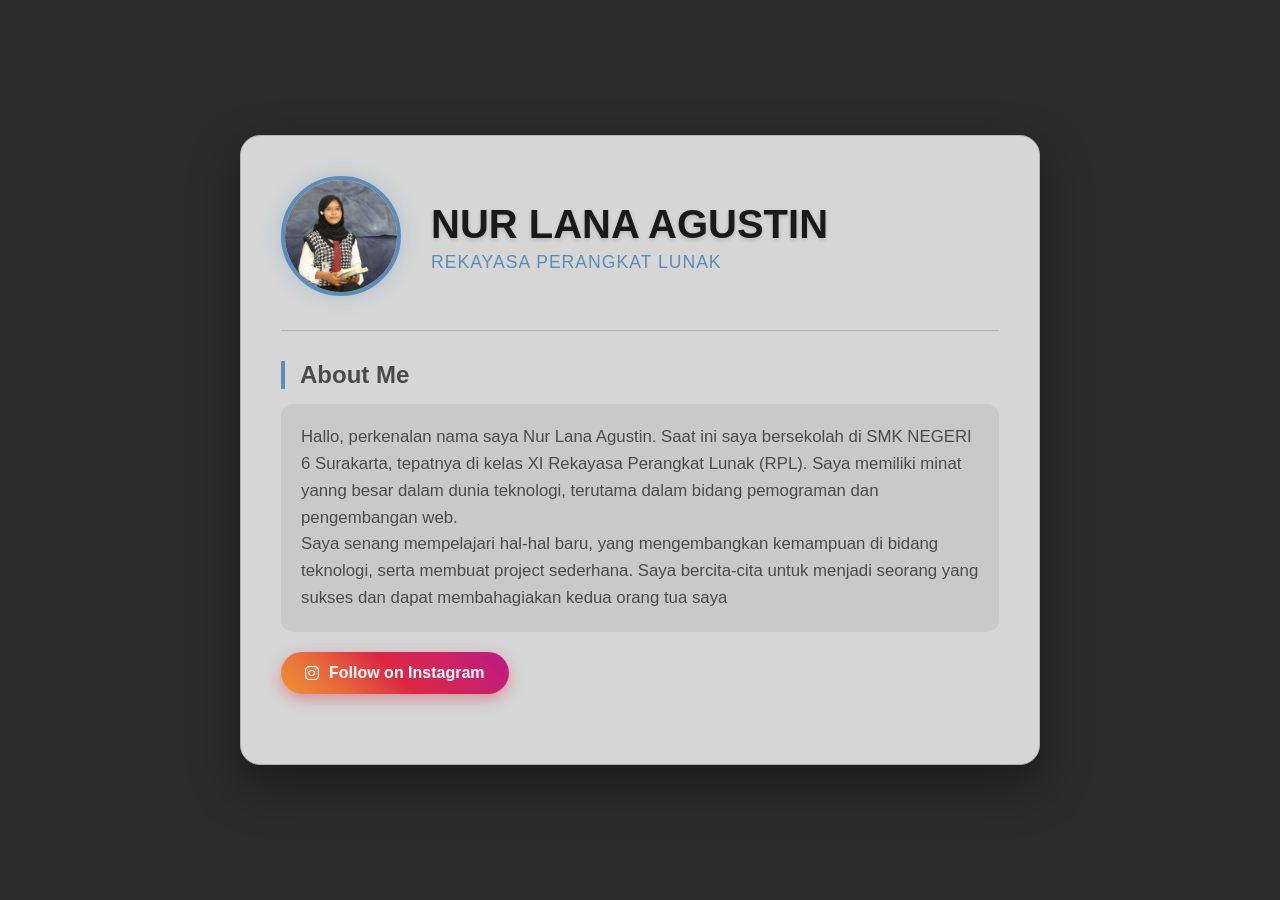
==== index.html @ 47060600 "Update profile" ====
<!DOCTYPE html>
<html lang="id">

<head>
    <meta charset="UTF-8">
    <meta name="viewport" content="width=device-width, initial-scale=1.0">
    <title>Portofolio Saya</title>
    <!-- AOS Animation Library -->
    <link href="https://unpkg.com/aos@2.3.1/dist/aos.css" rel="stylesheet">
    <!-- Font Awesome for Icons -->
    <link rel="stylesheet" href="https://cdnjs.cloudflare.com/ajax/libs/font-awesome/6.4.0/css/all.min.css">
    <!-- Custom Style -->
    <link rel="stylesheet" href="style.css">
</head>

<body>

    <div class="container">
        <!-- Header Section: Photo & Name -->
        <header class="profile-header" data-aos="fade-down" data-aos-duration="1000">
            <div class="profile-photo-container">
                <!-- Placeholder Image - User to replace src -->
                <img src="foto.jpg" alt="foto" class="profile-photo">
            </div>
            <div class="profile-name-container">
                <h1 class="profile-name">NUR LANA AGUSTIN</h1>
                <span class="profile-role">Rekayasa Perangkat Lunak</span>
            </div>
        </header>

        <!-- Details Section: Class & Description -->
        <main class="profile-details" data-aos="fade-up" data-aos-duration="1200" data-aos-delay="200">
            <h2 class="class-title">About Me</h2>

            <div class="description-box">
                <p>
                    Hallo, perkenalan nama saya Nur Lana Agustin. Saat ini saya
                    bersekolah di SMK NEGERI 6 Surakarta, tepatnya di kelas XI Rekayasa Perangkat Lunak (RPL).
                    Saya memiliki minat yanng besar dalam dunia teknologi, terutama dalam bidang pemograman dan pengembangan web.
                </p>
                <p>
                    Saya senang mempelajari hal-hal baru, yang mengembangkan kemampuan di bidang teknologi, serta membuat
                    project sederhana. Saya bercita-cita untuk menjadi seorang yang sukses dan dapat membahagiakan kedua orang tua saya
                </p>
            </div>

            <!-- Footer Section: Instagram Button -->
            <div class="social-footer" style="margin-top: 20px;">
                <a href="https://www.instagram.com/nurlnaaa_/" target="_blank" class="instagram-btn">
                    <i class="fab fa-instagram"></i> Follow on Instagram
                </a>
            </div>
        </main>


    </div>

    <!-- AOS Script -->
    <script src="https://unpkg.com/aos@2.3.1/dist/aos.js"></script>
    <script>
        AOS.init();
    </script>
</body>

</html>
---- style.css ----
/* Global Styles */
:root {
    --bg-color: #2c2c2c;
    --card-bg: #d6d6d6;
    --text-primary: #1a1a1a;
    --text-secondary: #4a4a4a;
    --accent-color: #5b8db8;
    --accent-hover: #3a6a96;
    --gradient-bg: linear-gradient(135deg, #2c2c2c 0%, #1a1a1a 100%);
}

* {
    margin: 0;
    padding: 0;
    box-sizing: border-box;
    font-family: 'Segoe UI', Tahoma, Geneva, Verdana, sans-serif;
}

body {
    background: var(--bg-color);
    color: var(--text-primary);
    min-height: 100vh;
    display: flex;
    justify-content: center;
    align-items: center;
    overflow-x: hidden;
}

/* Main Container */
.container {
    background: var(--card-bg);
    width: 90%;
    max-width: 800px;
    border-radius: 20px;
    padding: 40px;
    box-shadow: 0 20px 50px rgba(0, 0, 0, 0.4);
    border: 1px solid #b0b0b0;
    position: relative;
    overflow: hidden;
}

/* Header Section: Photo & Name */
.profile-header {
    display: flex;
    align-items: center;
    gap: 30px;
    margin-bottom: 30px;
    padding-bottom: 30px;
    border-bottom: 1px solid #b0b0b0;
}

.profile-photo-container {
    flex-shrink: 0;
    position: relative;
}

.profile-photo {
    width: 120px;
    height: 120px;
    border-radius: 50%;
    object-fit: cover;
    border: 4px solid var(--accent-color);
    box-shadow: 0 0 20px rgba(91, 141, 184, 0.3);
    transition: transform 0.3s ease;
}

.profile-photo:hover {
    transform: scale(1.05);
}

.profile-name-container {
    display: flex;
    flex-direction: column;
}

.profile-name {
    font-size: 2.5rem;
    font-weight: 700;
    color: var(--text-primary);
    margin-bottom: 5px;
    text-shadow: 0 2px 4px rgba(0, 0, 0, 0.15);
}

.profile-role {
    font-size: 1.1rem;
    color: var(--accent-color);
    font-weight: 500;
    letter-spacing: 1px;
    text-transform: uppercase;
}

/* Details Section */
.profile-details {
    margin-bottom: 30px;
}

.class-title {
    font-size: 1.5rem;
    color: var(--text-secondary);
    margin-bottom: 15px;
    border-left: 4px solid var(--accent-color);
    padding-left: 15px;
}

.description-box {
    background: rgba(0, 0, 0, 0.06);
    padding: 20px;
    border-radius: 12px;
    line-height: 1.6;
    color: var(--text-secondary);
    font-size: 1.05rem;
}

/* Footer Section */
.social-footer {
    display: flex;
    justify-content: flex-start;
}

.instagram-btn {
    display: inline-flex;
    align-items: center;
    gap: 10px;
    background: linear-gradient(45deg, #f09433 0%, #e6683c 25%, #dc2743 50%, #cc2366 75%, #bc1888 100%);
    color: white;
    padding: 12px 24px;
    border-radius: 50px;
    text-decoration: none;
    font-weight: 600;
    font-size: 1rem;
    transition: all 0.3s ease;
    box-shadow: 0 5px 15px rgba(220, 39, 67, 0.4);
}

.instagram-btn:hover {
    transform: translateY(-3px);
    box-shadow: 0 8px 20px rgba(220, 39, 67, 0.6);
}

/* Responsive Design */
@media (max-width: 600px) {
    .profile-header {
        flex-direction: column;
        text-align: center;
        gap: 15px;
    }

    .profile-name-container {
        align-items: center;
    }

    .profile-name {
        font-size: 2rem;
    }

    .social-footer {
        justify-content: center;
    }
}
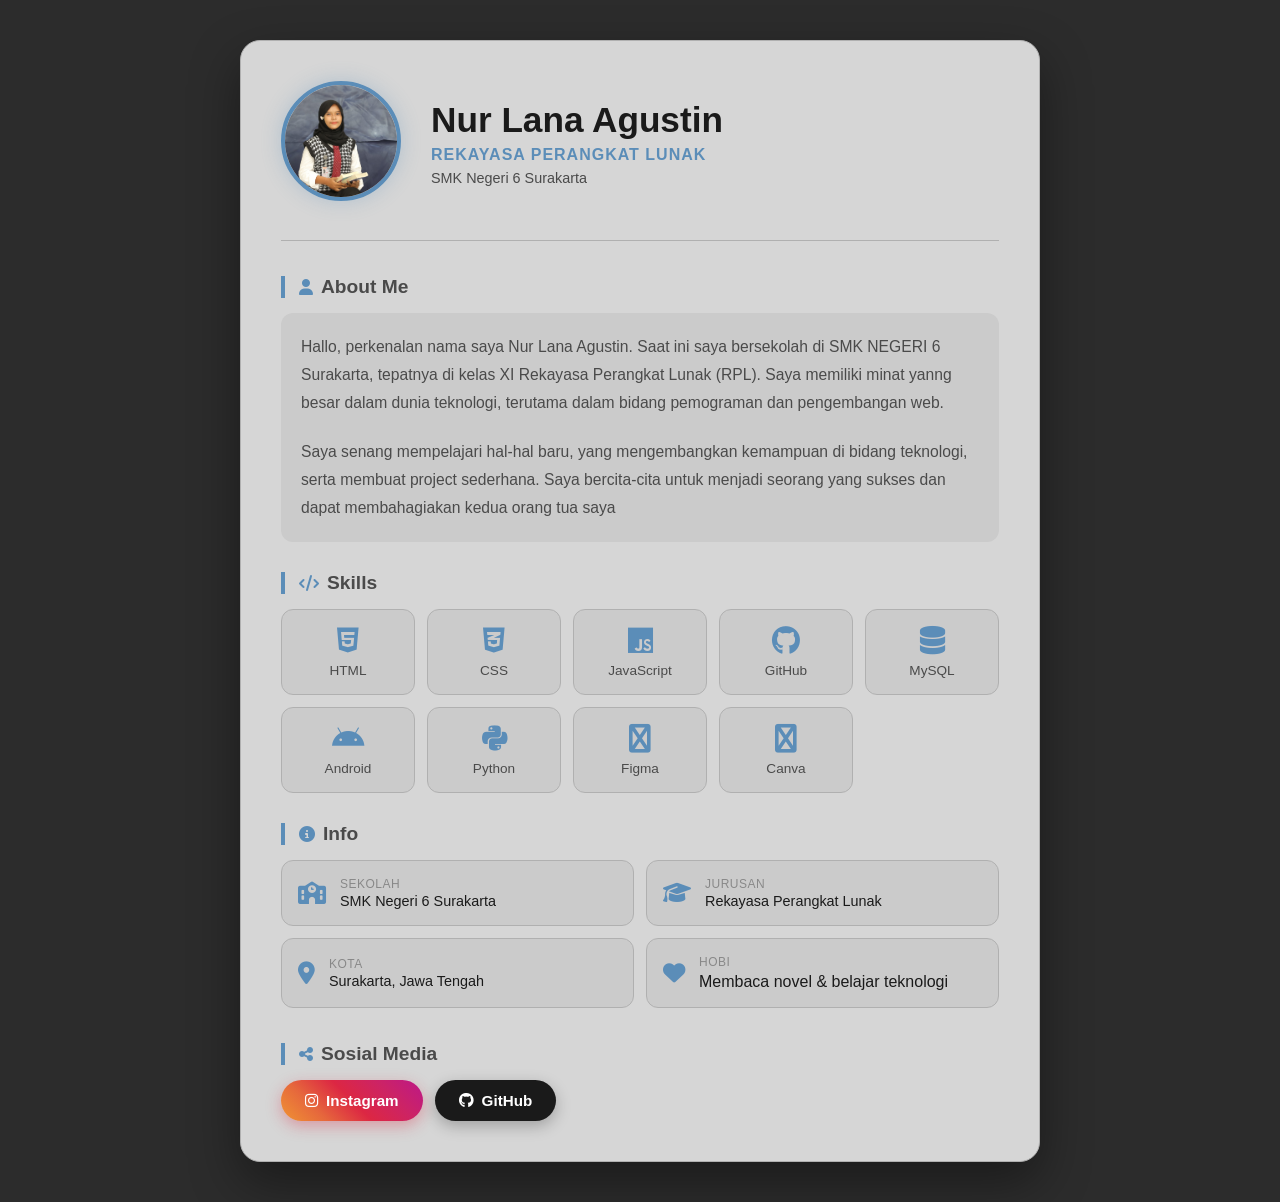
==== commit 48d434c6: "update" ====
--- a/index.html
+++ b/index.html
@@ -4,37 +4,33 @@
 <head>
     <meta charset="UTF-8">
     <meta name="viewport" content="width=device-width, initial-scale=1.0">
-    <title>Portofolio Saya</title>
-    <!-- AOS Animation Library -->
+    <title>Profil - Nur Lana Agustin</title>
     <link href="https://unpkg.com/aos@2.3.1/dist/aos.css" rel="stylesheet">
-    <!-- Font Awesome for Icons -->
     <link rel="stylesheet" href="https://cdnjs.cloudflare.com/ajax/libs/font-awesome/6.4.0/css/all.min.css">
-    <!-- Custom Style -->
     <link rel="stylesheet" href="style.css">
 </head>
 
 <body>
 
     <div class="container">
-        <!-- Header Section: Photo & Name -->
+
+        <!-- Header -->
         <header class="profile-header" data-aos="fade-down" data-aos-duration="1000">
             <div class="profile-photo-container">
-                <!-- Placeholder Image - User to replace src -->
-                <img src="foto.jpg" alt="foto" class="profile-photo">
+                <img src="foto.jpg" alt="Foto Nur Lana Agustin" class="profile-photo">
             </div>
             <div class="profile-name-container">
-                <h1 class="profile-name">NUR LANA AGUSTIN</h1>
+                <h1 class="profile-name">Nur Lana Agustin</h1>
                 <span class="profile-role">Rekayasa Perangkat Lunak</span>
+                <span class="profile-school">SMK Negeri 6 Surakarta</span>
             </div>
         </header>
 
-        <!-- Details Section: Class & Description -->
-        <main class="profile-details" data-aos="fade-up" data-aos-duration="1200" data-aos-delay="200">
-            <h2 class="class-title">About Me</h2>
-
+        <!-- About Me -->
+        <section class="profile-details" data-aos="fade-up" data-aos-duration="1000" data-aos-delay="100">
+            <h2 class="section-title"><i class="fas fa-user"></i> About Me</h2>
             <div class="description-box">
-                <p>
-                    Hallo, perkenalan nama saya Nur Lana Agustin. Saat ini saya
+                Hallo, perkenalan nama saya Nur Lana Agustin. Saat ini saya
                     bersekolah di SMK NEGERI 6 Surakarta, tepatnya di kelas XI Rekayasa Perangkat Lunak (RPL).
                     Saya memiliki minat yanng besar dalam dunia teknologi, terutama dalam bidang pemograman dan pengembangan web.
                 </p>
@@ -43,22 +39,104 @@
                     project sederhana. Saya bercita-cita untuk menjadi seorang yang sukses dan dapat membahagiakan kedua orang tua saya
                 </p>
             </div>
+        </section>
 
-            <!-- Footer Section: Instagram Button -->
-            <div class="social-footer" style="margin-top: 20px;">
+        <!-- Skills -->
+        <section class="skills-section" data-aos="fade-up" data-aos-duration="1000" data-aos-delay="200">
+            <h2 class="section-title"><i class="fas fa-code"></i> Skills</h2>
+            <div class="skills-grid">
+                <div class="skill-card">
+                    <i class="fab fa-html5"></i>
+                    <span>HTML</span>
+                </div>
+                <div class="skill-card">
+                    <i class="fab fa-css3-alt"></i>
+                    <span>CSS</span>
+                </div>
+                <div class="skill-card">
+                    <i class="fab fa-js"></i>
+                    <span>JavaScript</span>
+                </div>
+                <div class="skill-card">
+                    <i class="fab fa-github"></i>
+                    <span>GitHub</span>
+                </div>
+                <div class="skill-card">
+                    <i class="fas fa-database"></i>
+                    <span>MySQL</span>
+                </div>
+                <div class="skill-card">
+                    <i class="fab fa-android"></i>
+                    <span>Android</span>
+                </div>
+                <div class="skill-card">
+                    <i class="fab fa-python"></i>
+                    <span>Python</span>
+                </div>
+                <div class="skill-card">
+                    <i class="fas fa-figma"></i>
+                    <span>Figma</span>
+                </div>
+                <div class="skill-card">
+                    <i class="fab fa-palette"></i>
+                    <span>Canva</span>
+                </div>
+            </div>
+        </section>
+
+        <!-- Info Cards -->
+        <section class="info-section" data-aos="fade-up" data-aos-duration="1000" data-aos-delay="300">
+            <h2 class="section-title"><i class="fas fa-info-circle"></i> Info</h2>
+            <div class="info-grid">
+                <div class="info-card">
+                    <i class="fas fa-school"></i>
+                    <div>
+                        <span class="info-label">Sekolah</span>
+                        <span class="info-value">SMK Negeri 6 Surakarta</span>
+                    </div>
+                </div>
+                <div class="info-card">
+                    <i class="fas fa-graduation-cap"></i>
+                    <div>
+                        <span class="info-label">Jurusan</span>
+                        <span class="info-value">Rekayasa Perangkat Lunak</span>
+                    </div>
+                </div>
+                <div class="info-card">
+                    <i class="fas fa-map-marker-alt"></i>
+                    <div>
+                        <span class="info-label">Kota</span>
+                        <span class="info-value">Surakarta, Jawa Tengah</span>
+                    </div>
+                </div>
+                <div class="info-card">
+                    <i class="fas fa-heart"></i>
+                    <div>
+                        <span class="info-label">Hobi</span>
+                        <span class="info-value"></span>Membaca novel & belajar teknologi</span>
+                    </div>
+                </div>
+            </div>
+        </section>
+
+        <!-- Social -->
+        <section class="social-footer" data-aos="fade-up" data-aos-duration="1000" data-aos-delay="400">
+            <h2 class="section-title"><i class="fas fa-share-alt"></i> Sosial Media</h2>
+            <div class="social-buttons">
                 <a href="https://www.instagram.com/nurlnaaa_/" target="_blank" class="instagram-btn">
-                    <i class="fab fa-instagram"></i> Follow on Instagram
+                    <i class="fab fa-instagram"></i> Instagram
+                </a>
+                <a href="https://github.com/nurlanaaaaa3" target="_blank" class="github-btn">
+                    <i class="fab fa-github"></i> GitHub
                 </a>
             </div>
-        </main>
-
+        </section>
 
     </div>
 
-    <!-- AOS Script -->
     <script src="https://unpkg.com/aos@2.3.1/dist/aos.js"></script>
     <script>
-        AOS.init();
+        AOS.init({ once: true });
     </script>
 </body>
 
--- a/style.css
+++ b/style.css
@@ -1,4 +1,3 @@
-/* Global Styles */
 :root {
     --bg-color: #2c2c2c;
     --card-bg: #d6d6d6;
@@ -6,7 +5,7 @@
     --text-secondary: #4a4a4a;
     --accent-color: #5b8db8;
     --accent-hover: #3a6a96;
-    --gradient-bg: linear-gradient(135deg, #2c2c2c 0%, #1a1a1a 100%);
+    --border-color: #b0b0b0;
 }
 
 * {
@@ -22,36 +21,30 @@
     min-height: 100vh;
     display: flex;
     justify-content: center;
-    align-items: center;
+    align-items: flex-start;
+    padding: 40px 20px;
     overflow-x: hidden;
 }
 
-/* Main Container */
+/* Container */
 .container {
     background: var(--card-bg);
-    width: 90%;
+    width: 100%;
     max-width: 800px;
     border-radius: 20px;
     padding: 40px;
     box-shadow: 0 20px 50px rgba(0, 0, 0, 0.4);
-    border: 1px solid #b0b0b0;
-    position: relative;
-    overflow: hidden;
-}
-
-/* Header Section: Photo & Name */
+    border: 1px solid var(--border-color);
+}
+
+/* Header */
 .profile-header {
     display: flex;
     align-items: center;
     gap: 30px;
-    margin-bottom: 30px;
-    padding-bottom: 30px;
-    border-bottom: 1px solid #b0b0b0;
-}
-
-.profile-photo-container {
-    flex-shrink: 0;
-    position: relative;
+    margin-bottom: 35px;
+    padding-bottom: 35px;
+    border-bottom: 1px solid var(--border-color);
 }
 
 .profile-photo {
@@ -62,6 +55,7 @@
     border: 4px solid var(--accent-color);
     box-shadow: 0 0 20px rgba(91, 141, 184, 0.3);
     transition: transform 0.3s ease;
+    flex-shrink: 0;
 }
 
 .profile-photo:hover {
@@ -71,74 +65,212 @@
 .profile-name-container {
     display: flex;
     flex-direction: column;
+    gap: 6px;
 }
 
 .profile-name {
-    font-size: 2.5rem;
+    font-size: 2.2rem;
     font-weight: 700;
     color: var(--text-primary);
-    margin-bottom: 5px;
-    text-shadow: 0 2px 4px rgba(0, 0, 0, 0.15);
 }
 
 .profile-role {
-    font-size: 1.1rem;
-    color: var(--accent-color);
-    font-weight: 500;
+    font-size: 1rem;
+    color: var(--accent-color);
+    font-weight: 600;
+    text-transform: uppercase;
     letter-spacing: 1px;
-    text-transform: uppercase;
-}
-
-/* Details Section */
+}
+
+.profile-school {
+    font-size: 0.9rem;
+    color: var(--text-secondary);
+}
+
+/* Section Title */
+.section-title {
+    font-size: 1.2rem;
+    font-weight: 600;
+    color: var(--text-secondary);
+    margin-bottom: 15px;
+    padding-left: 14px;
+    border-left: 4px solid var(--accent-color);
+    display: flex;
+    align-items: center;
+    gap: 8px;
+}
+
+.section-title i {
+    color: var(--accent-color);
+    font-size: 1rem;
+}
+
+/* About */
 .profile-details {
     margin-bottom: 30px;
 }
 
-.class-title {
-    font-size: 1.5rem;
-    color: var(--text-secondary);
-    margin-bottom: 15px;
-    border-left: 4px solid var(--accent-color);
-    padding-left: 15px;
-}
-
 .description-box {
-    background: rgba(0, 0, 0, 0.06);
+    background: rgba(0, 0, 0, 0.05);
     padding: 20px;
     border-radius: 12px;
-    line-height: 1.6;
-    color: var(--text-secondary);
-    font-size: 1.05rem;
-}
-
-/* Footer Section */
+    color: var(--text-secondary);
+    font-size: 0.98rem;
+    line-height: 1.8;
+    display: flex;
+    flex-direction: column;
+    gap: 10px;
+}
+
+.description-box strong {
+    color: var(--text-primary);
+}
+
+/* Skills */
+.skills-section {
+    margin-bottom: 30px;
+}
+
+.skills-grid {
+    display: grid;
+    grid-template-columns: repeat(auto-fill, minmax(110px, 1fr));
+    gap: 12px;
+}
+
+.skill-card {
+    background: rgba(0, 0, 0, 0.05);
+    border: 1px solid var(--border-color);
+    border-radius: 12px;
+    padding: 16px 10px;
+    display: flex;
+    flex-direction: column;
+    align-items: center;
+    gap: 8px;
+    font-size: 0.85rem;
+    color: var(--text-secondary);
+    font-weight: 500;
+    transition: all 0.3s ease;
+}
+
+.skill-card i {
+    font-size: 1.8rem;
+    color: var(--accent-color);
+}
+
+.skill-card:hover {
+    background: var(--accent-color);
+    color: white;
+    border-color: var(--accent-color);
+    transform: translateY(-3px);
+}
+
+.skill-card:hover i {
+    color: white;
+}
+
+/* Info */
+.info-section {
+    margin-bottom: 30px;
+}
+
+.info-grid {
+    display: grid;
+    grid-template-columns: 1fr 1fr;
+    gap: 12px;
+}
+
+.info-card {
+    background: rgba(0, 0, 0, 0.05);
+    border: 1px solid var(--border-color);
+    border-radius: 12px;
+    padding: 16px;
+    display: flex;
+    align-items: center;
+    gap: 14px;
+}
+
+.info-card i {
+    font-size: 1.4rem;
+    color: var(--accent-color);
+    flex-shrink: 0;
+}
+
+.info-card div {
+    display: flex;
+    flex-direction: column;
+    gap: 2px;
+}
+
+.info-label {
+    font-size: 0.75rem;
+    color: #888;
+    text-transform: uppercase;
+    letter-spacing: 0.5px;
+}
+
+.info-value {
+    font-size: 0.9rem;
+    color: var(--text-primary);
+    font-weight: 500;
+}
+
+/* Social */
 .social-footer {
-    display: flex;
-    justify-content: flex-start;
-}
-
-.instagram-btn {
+    padding-top: 5px;
+}
+
+.social-buttons {
+    display: flex;
+    gap: 12px;
+    flex-wrap: wrap;
+}
+
+.instagram-btn,
+.github-btn {
     display: inline-flex;
     align-items: center;
-    gap: 10px;
-    background: linear-gradient(45deg, #f09433 0%, #e6683c 25%, #dc2743 50%, #cc2366 75%, #bc1888 100%);
-    color: white;
+    gap: 8px;
     padding: 12px 24px;
     border-radius: 50px;
     text-decoration: none;
     font-weight: 600;
-    font-size: 1rem;
+    font-size: 0.95rem;
     transition: all 0.3s ease;
-    box-shadow: 0 5px 15px rgba(220, 39, 67, 0.4);
+}
+
+.instagram-btn {
+    background: linear-gradient(45deg, #f09433, #e6683c, #dc2743, #cc2366, #bc1888);
+    color: white;
+    box-shadow: 0 5px 15px rgba(220, 39, 67, 0.35);
 }
 
 .instagram-btn:hover {
     transform: translateY(-3px);
-    box-shadow: 0 8px 20px rgba(220, 39, 67, 0.6);
-}
-
-/* Responsive Design */
+    box-shadow: 0 8px 20px rgba(220, 39, 67, 0.55);
+}
+
+.github-btn {
+    background: #1a1a1a;
+    color: white;
+    box-shadow: 0 5px 15px rgba(0, 0, 0, 0.25);
+}
+
+.github-btn:hover {
+    transform: translateY(-3px);
+    background: #333;
+    box-shadow: 0 8px 20px rgba(0, 0, 0, 0.4);
+}
+
+/* Responsive */
 @media (max-width: 600px) {
+    body {
+        padding: 20px 15px;
+    }
+
+    .container {
+        padding: 25px 20px;
+    }
+
     .profile-header {
         flex-direction: column;
         text-align: center;
@@ -150,10 +282,14 @@
     }
 
     .profile-name {
-        font-size: 2rem;
-    }
-
-    .social-footer {
+        font-size: 1.8rem;
+    }
+
+    .info-grid {
+        grid-template-columns: 1fr;
+    }
+
+    .social-buttons {
         justify-content: center;
     }
 }
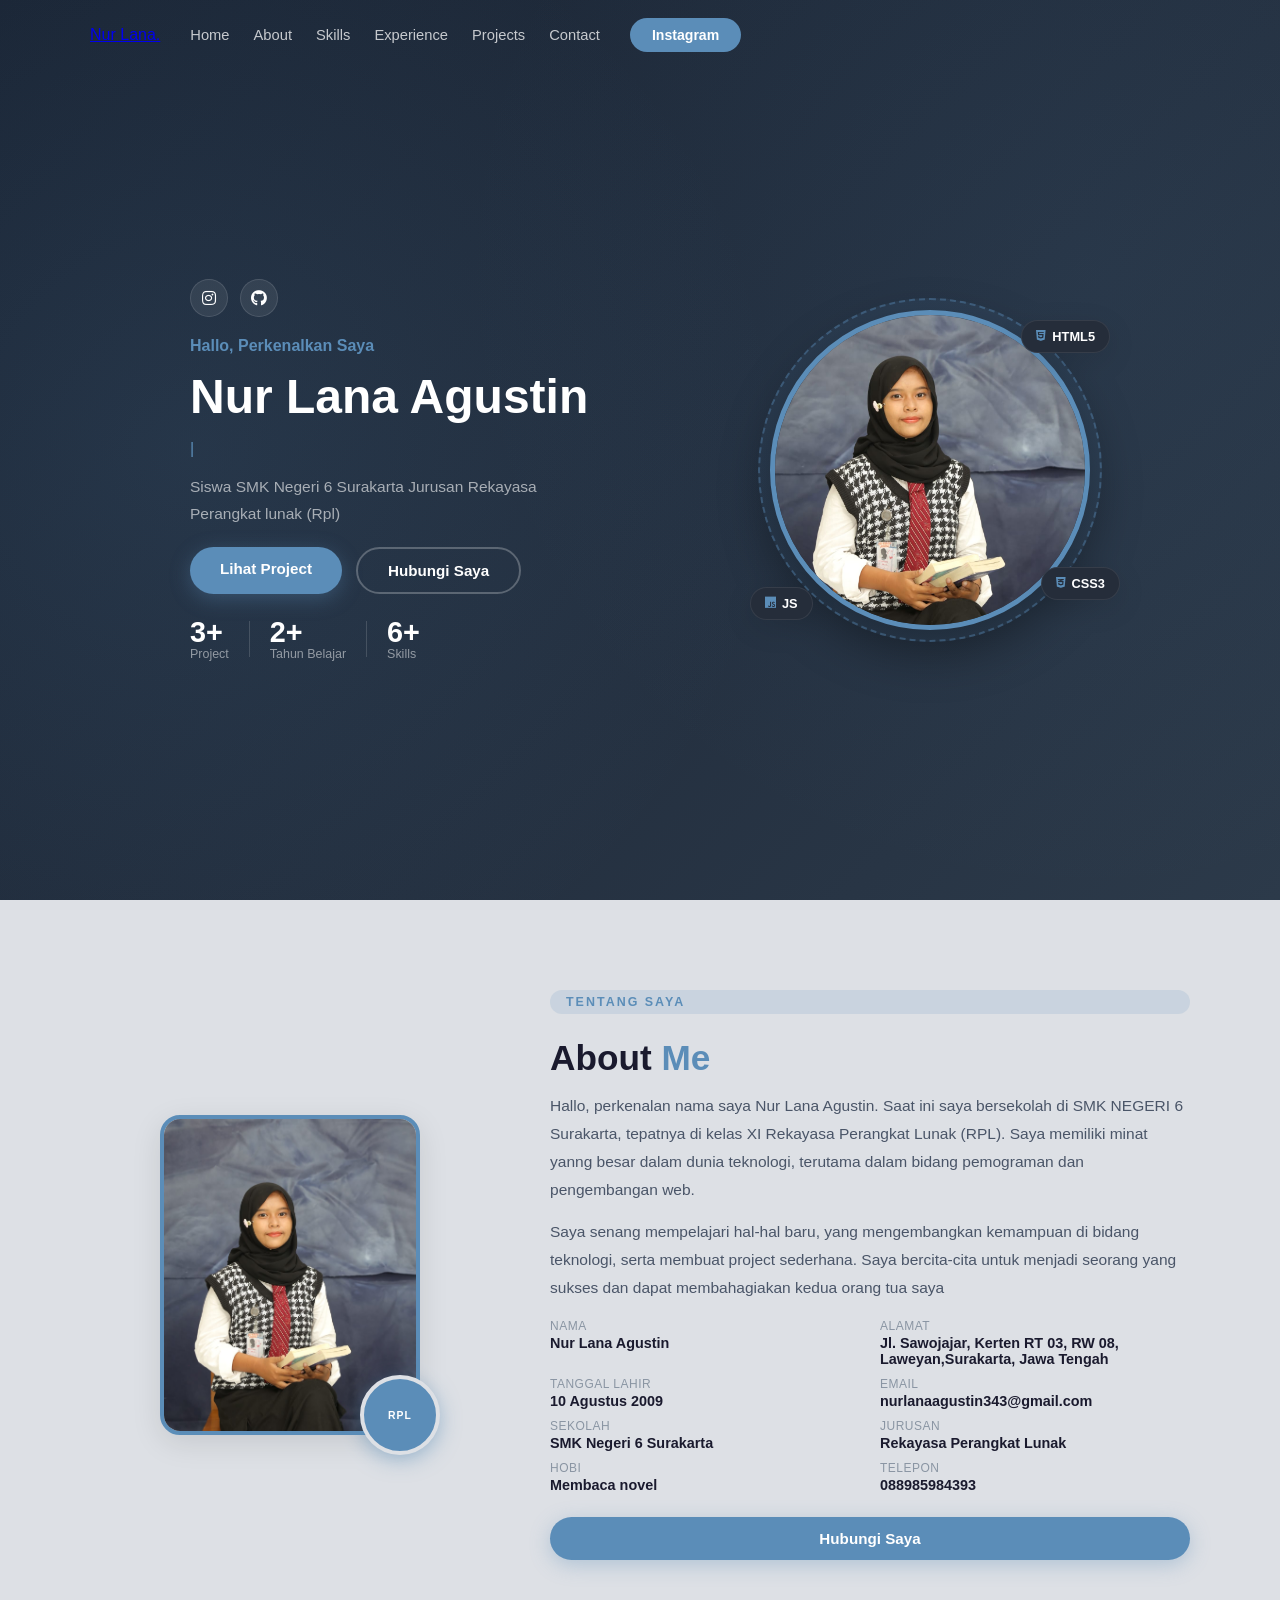
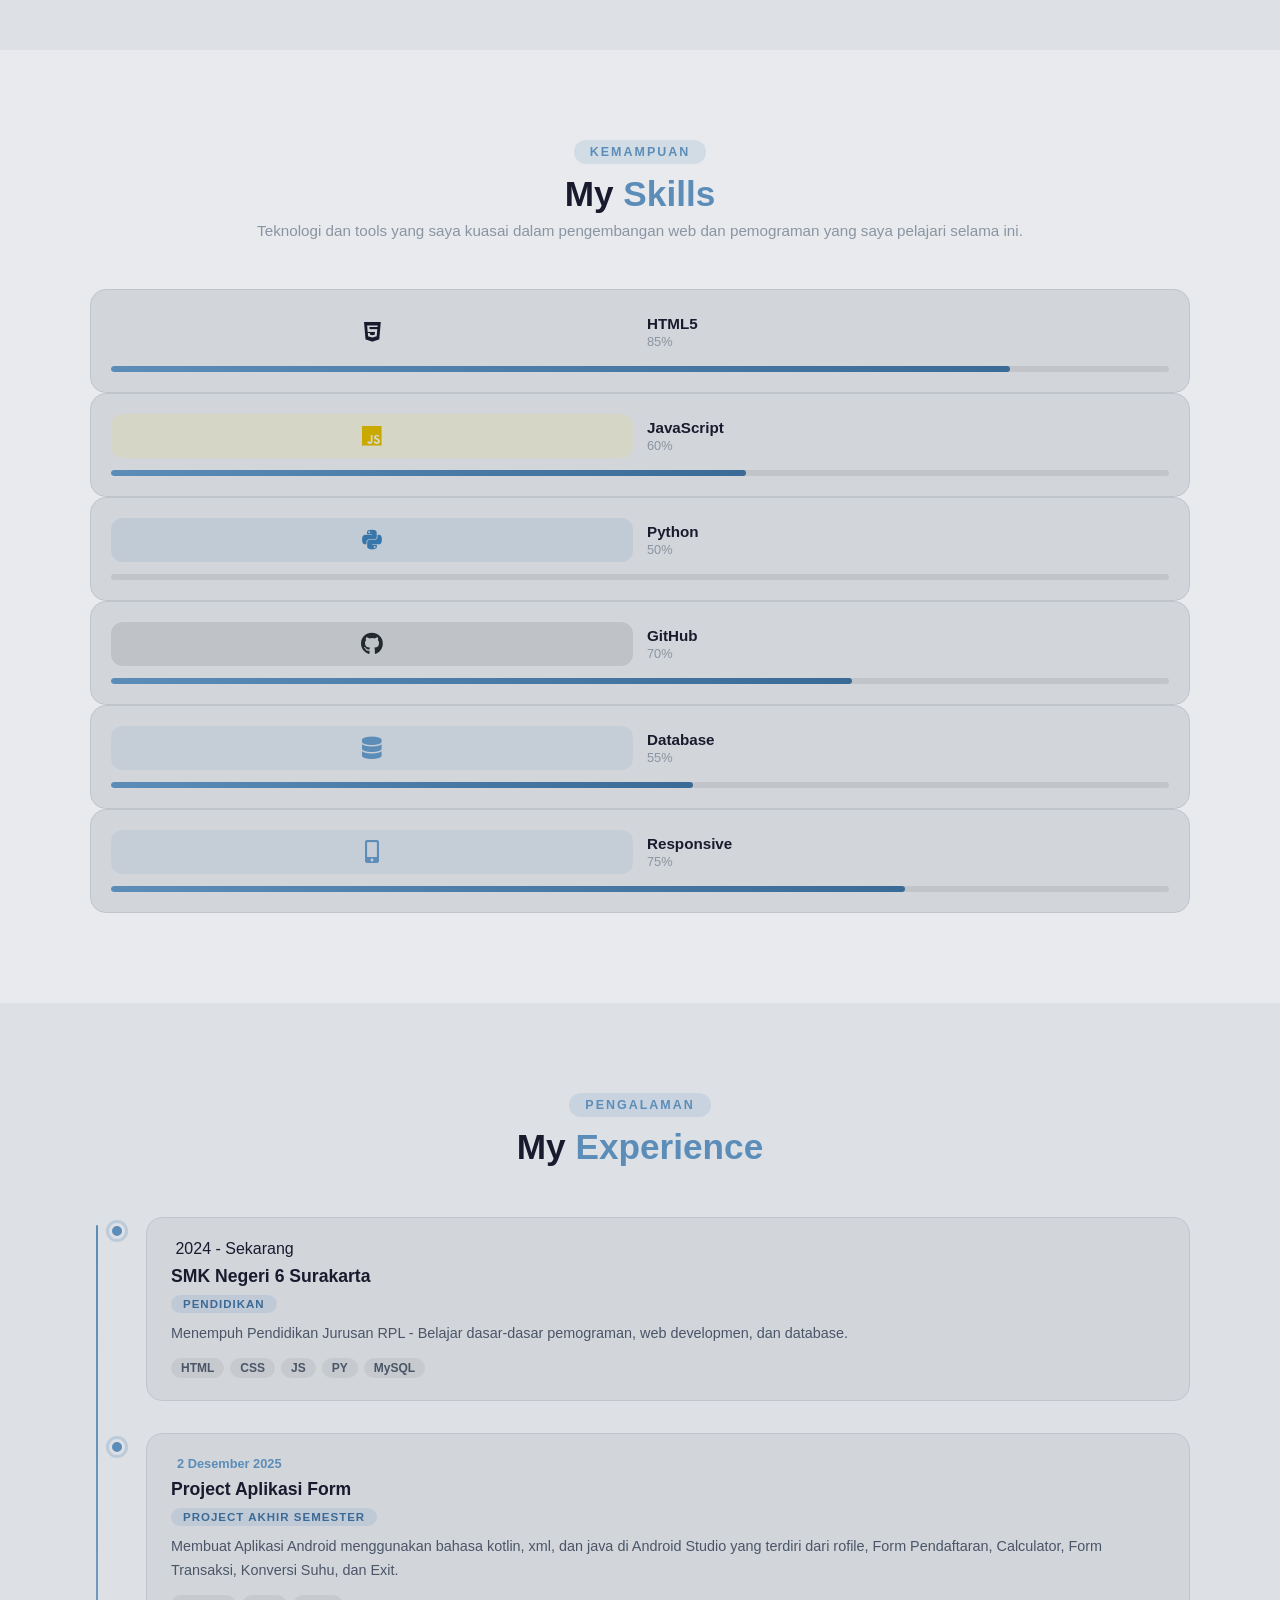
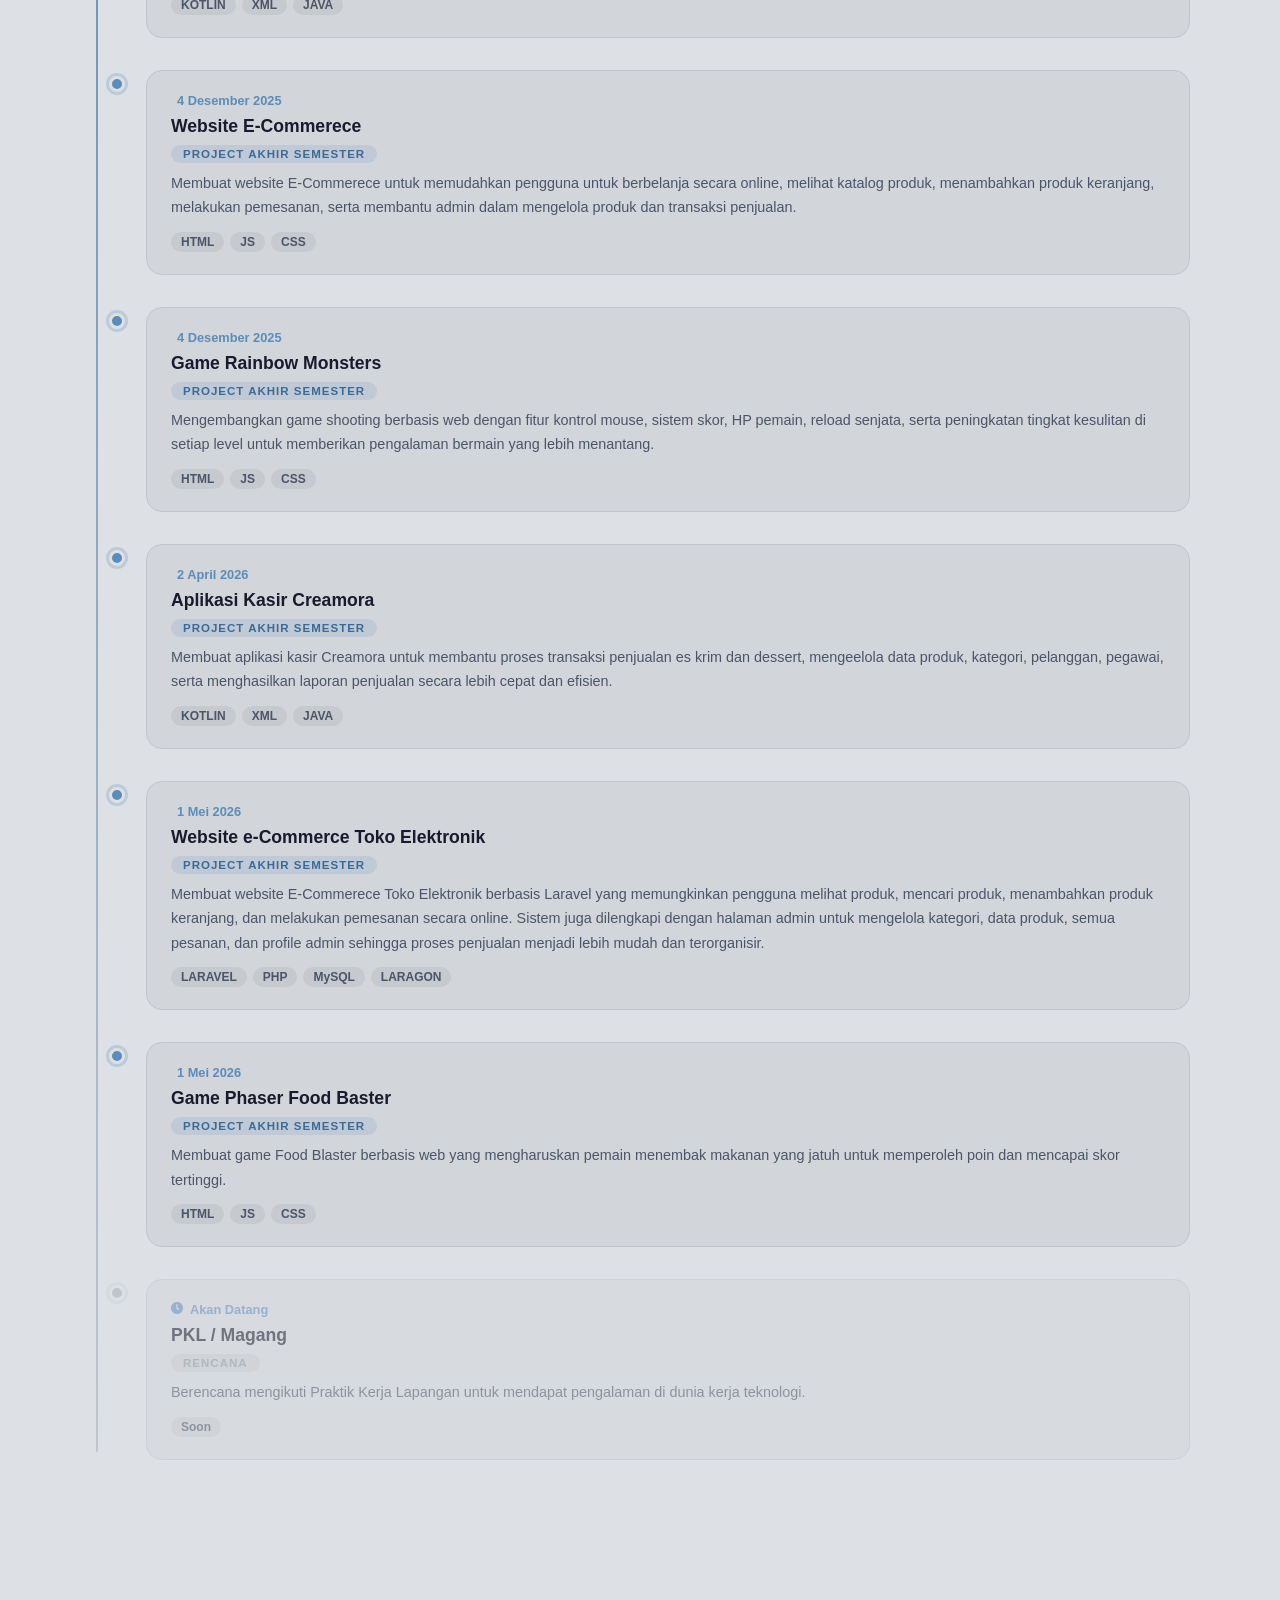
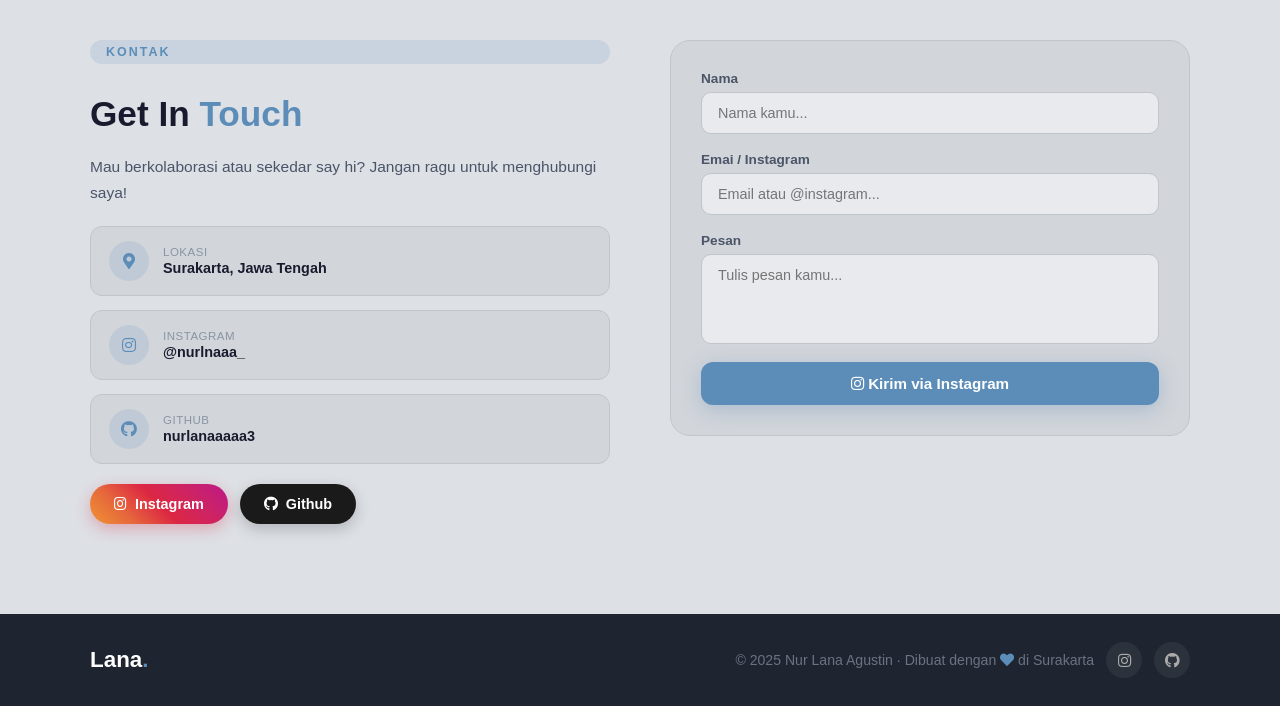
==== commit f8734722: "Initial commit" ====
--- a/index.html
+++ b/index.html
@@ -1,143 +1,430 @@
-<!DOCTYPE html>
-<html lang="id">
-
-<head>
-    <meta charset="UTF-8">
-    <meta name="viewport" content="width=device-width, initial-scale=1.0">
-    <title>Profil - Nur Lana Agustin</title>
-    <link href="https://unpkg.com/aos@2.3.1/dist/aos.css" rel="stylesheet">
-    <link rel="stylesheet" href="https://cdnjs.cloudflare.com/ajax/libs/font-awesome/6.4.0/css/all.min.css">
-    <link rel="stylesheet" href="style.css">
-</head>
-
-<body>
-
-    <div class="container">
-
-        <!-- Header -->
-        <header class="profile-header" data-aos="fade-down" data-aos-duration="1000">
-            <div class="profile-photo-container">
-                <img src="foto.jpg" alt="Foto Nur Lana Agustin" class="profile-photo">
-            </div>
-            <div class="profile-name-container">
-                <h1 class="profile-name">Nur Lana Agustin</h1>
-                <span class="profile-role">Rekayasa Perangkat Lunak</span>
-                <span class="profile-school">SMK Negeri 6 Surakarta</span>
-            </div>
-        </header>
-
-        <!-- About Me -->
-        <section class="profile-details" data-aos="fade-up" data-aos-duration="1000" data-aos-delay="100">
-            <h2 class="section-title"><i class="fas fa-user"></i> About Me</h2>
-            <div class="description-box">
-                Hallo, perkenalan nama saya Nur Lana Agustin. Saat ini saya
+<!DOCYTPE html>
+<html lang="en">
+    <head>
+        <meta charset="UTF-8">
+        <meta name="viewport" content="width=device-width, initial-scale=1.0">
+        <title>Portofolio</title>
+        <title>NUR LANA AGUSTIN</title>
+        <link href="https://unpkg.com/aos@2.3.1/dist/aos.css" rel="stylesheet">
+        <link rel="stylesheet" href="https://cdnjs.cloudflare.com/ajax/libs/font-awesome/5.15.4/css/all.min.css">
+        <link rel="stylesheet" href="style.css">
+    </head>
+    <body>
+
+        <nav class="navbar" id="navbar">
+            <div class="nav-inner">
+                <a href="#home" class="Logo">Nur Lana<span>.</span></a>
+                <ul class="nav-links">
+                    <li><a href="#home">Home</a></li>
+                    <li><a href="#about">About</a></li>
+                    <li><a href="#skills">Skills</a></li>
+                    <li><a href="#experience">Experience</a></li>
+                    <li><a href="#porto">Projects</a></li>
+                    <li><a href="#contact">Contact</a></li>
+                </ul>
+                <a href="https://www.instagram.com/nurlnaaa_/" target="_blank" class="nav-cta">Instagram</a>
+                <button class="nav-toggle" id="navToggle"><i class="fas fa-bars"></i></button>
+            </div>
+            <div class="nav-mobile" id="navMobile">
+                <a href="#home">Home</a>
+                <a href="#about">About</a>
+                <a href="#skills">Skills</a>
+                <a href="#experience">Experience</a>
+                <a href="#porto">Projects</a>
+                <a href="#contact">Contact</a>
+            </div>
+        </nav>
+
+        <section id="home" class="hero">
+            <div class="hero-left" data-aos="fade-right" data-aos-duration="1000">
+                <div class="hero-socials">
+                    <a href="https://www.instagram.com/nurlnaaa_/" target="_blank"><i class="fab fa-instagram"></i></a>
+                    <a href="https://github.com/nurlanaaaaa3" target="_blank"><i class="fab fa-github"></i></a>
+                </div>
+                <p class="hero-greeting">Hallo, Perkenalkan Saya</p>
+                <h1 class="hero-name">Nur Lana Agustin</h1>
+                <p class="hero=role"><span class=""typed-text" id=""typedText"></span><span class="cursor">|</span></p>
+                <p class="hero-desc">Siswa SMK Negeri 6 Surakarta
+                    Jurusan Rekayasa Perangkat lunak (Rpl)</p>
+                <div class="hero-btns">
+                    <a href="#porto" class="btn-main">Lihat Project</a>
+                    <a href="#contact" class="btn-outline">Hubungi Saya</a>
+                </div>
+                <div class="hero-stats">
+                    <div class="stat">
+                        <span class="stat-num">3+</span>
+                        <span class="stat-label">Project</span>
+                    </div>
+                    <div class="stat-divider"></div>
+                    <div class="stat">
+                        <span class="stat-num">2+</span>
+                        <span class="stat-label">Tahun Belajar</span>
+                    </div>
+                    <div class="stat-divider"></div>
+                    <div class="stat">
+                        <span class="stat-num">6+</span>
+                        <span class="stat-label">Skills</span>
+                    </div>
+                </div>
+            </div>
+            <div class="hero-right" data-aos="fade-left" data-aos-duration="1000">
+                <div class="hero-img-wrapper">
+                    <div class="hero-img-ring"></div>
+                    <img src="foto.jpg" alt="Nur Lana Agustin" class="hero-img">
+                    <div class="hero-badge badge-1"><i class="fab fa-html5"></i> HTML5</div>
+                    <div class="hero-badge badge-2"><i class="fab fa-css3-alt"></i> CSS3</div>
+                    <div class="hero-badge badge-3"><i class="fab fa-js"></i> JS</div>
+                </div>
+            </div>
+        </section>
+        
+        <section id="about" class="section about-section">
+            <div class="about-inner">
+                <div class="about-img-col" data-aos="fade-right" data-aos-duration="900">
+                    <div class="about-img-wrapper">
+                        <img src="foto.jpg" alt="About Me" class="about-img">
+                        <div class="about-exp-badge">
+                            <span class="about-exp-label">RPL</span>
+                        </div>
+                    </div>
+                </div>
+                <div class="about-text-col" data-aos="fade-left" data-aos-duration="900">
+                    <span class="section-tag">Tentang Saya</span>
+                    <h2 class="section-heading">About <span>Me</span></h2>
+                    <p>Hallo, perkenalan nama saya Nur Lana Agustin. Saat ini saya
                     bersekolah di SMK NEGERI 6 Surakarta, tepatnya di kelas XI Rekayasa Perangkat Lunak (RPL).
                     Saya memiliki minat yanng besar dalam dunia teknologi, terutama dalam bidang pemograman dan pengembangan web.
-                </p>
-                <p>
-                    Saya senang mempelajari hal-hal baru, yang mengembangkan kemampuan di bidang teknologi, serta membuat
+                    </p>
+                    <p>Saya senang mempelajari hal-hal baru, yang mengembangkan kemampuan di bidang teknologi, serta membuat
                     project sederhana. Saya bercita-cita untuk menjadi seorang yang sukses dan dapat membahagiakan kedua orang tua saya
-                </p>
+                    </p>
+                    <div class="about-details">
+                        <div class="about-detail-item">
+                            <span class="detail-label">Nama</span>
+                            <span class="detail-value">Nur Lana Agustin</span>
+                        </div>
+                        <div class="about-detail-item">
+                            <span class="detail-label">Alamat</span>
+                            <span class="detail-value">Jl. Sawojajar, Kerten RT 03, RW 08, 
+                                Laweyan,Surakarta, Jawa Tengah</span>
+                        </div>
+                        <div class="about-detail-item">
+                            <span class="detail-label">Tanggal Lahir</span>
+                            <span class="detail-value">10 Agustus 2009</span>
+                        </div>
+                        <div class="about-detail-item">
+                            <span class="detail-label">Email</span>
+                            <span class="detail-value">nurlanaagustin343@gmail.com</span>
+                        </div>
+                        <div class="about-detail-item">
+                            <span class="detail-label">Sekolah</span>
+                            <span class="detail-value">SMK Negeri 6 Surakarta</span>
+                        </div>
+                        <div class="about-detail-item">
+                            <span class="detail-label">Jurusan</span>
+                            <span class="detail-value">Rekayasa Perangkat Lunak</span>
+                        </div>
+                        <div class="about-detail-item">
+                            <span class="detail-label">Hobi</span>
+                            <span class="detail-value">Membaca novel</span>
+                        </div>
+                        <div class="about-detail-item">
+                            <span class="detail-label">Telepon</span>
+                            <span class="detail-value">088985984393</span>
+                        </div>
+                    </div>
+                    <a href="#contact" class="btn-main" style="margin-top:10px; display:inline-block;">Hubungi Saya</a>
+                </div>
             </div>
         </section>
 
-        <!-- Skills -->
-        <section class="skills-section" data-aos="fade-up" data-aos-duration="1000" data-aos-delay="200">
-            <h2 class="section-title"><i class="fas fa-code"></i> Skills</h2>
-            <div class="skills-grid">
-                <div class="skill-card">
-                    <i class="fab fa-html5"></i>
-                    <span>HTML</span>
-                </div>
-                <div class="skill-card">
-                    <i class="fab fa-css3-alt"></i>
-                    <span>CSS</span>
-                </div>
-                <div class="skill-card">
-                    <i class="fab fa-js"></i>
-                    <span>JavaScript</span>
-                </div>
-                <div class="skill-card">
-                    <i class="fab fa-github"></i>
-                    <span>GitHub</span>
-                </div>
-                <div class="skill-card">
-                    <i class="fas fa-database"></i>
-                    <span>MySQL</span>
-                </div>
-                <div class="skill-card">
-                    <i class="fab fa-android"></i>
-                    <span>Android</span>
-                </div>
-                <div class="skill-card">
-                    <i class="fab fa-python"></i>
-                    <span>Python</span>
-                </div>
-                <div class="skill-card">
-                    <i class="fas fa-figma"></i>
-                    <span>Figma</span>
-                </div>
-                <div class="skill-card">
-                    <i class="fab fa-palette"></i>
-                    <span>Canva</span>
+        <section id="skills" class="section skills-section">
+            <div class="section-center">
+                <div class="section-header" data-aos="fade-up">
+                    <span class="section-tag">Kemampuan</span>
+                    <h2 class="section-heading">My <span>Skills</span></h2>
+                    <p class="section-sub">Teknologi dan tools yang saya kuasai dalam pengembangan web dan pemograman
+                        yang saya pelajari selama ini.</p>
+                </div>
+                <div class="skill-grid" data-aos="fade-up" data-aos-delay="100">
+                    <div class="skill-card">
+                        <div class="skill-top">
+                            <div class="skill-icon"><i class="fab fa-html5"></i></div>
+                            <div>
+                                <span class="skill-name">HTML5</span>
+                                <span class="skill-pct">85%</span>
+                            </div>
+                        </div>
+                        <div class="skill-bar"><div class="skill-fill" style="width: 85%;"></div></div>
+                    </div>
+                    <div class="skill-card">
+                        <div class="skill-top">
+                            <div class="skill-icon js"><i class="fab fa-js"></i></div>
+                            <div>
+                                <span class="skill-name">JavaScript</span>
+                                <span class="skill-pct">60%</span>
+                            </div>
+                        </div>
+                        <div class="skill-bar"><div class="skill-fill" style="width: 60%;"></div></div>
+                    </div>
+                    <div class="skill-card">
+                        <div class="skill-top">
+                            <div class="skill-icon py"><i class="fab fa-python"></i></div>
+                            <div>
+                                <span class="skill-name">Python</span>
+                                <span class="skill-pct">50%</span>
+                            </div>
+                        </div>
+                        <div class="skill-bar"><div class="skill-fill" style="--w:50%"></div></div>
+                    </div>
+                    <div class="skill-card">
+                        <div class="skill-top">
+                            <div class="skill-icon gh"><i class="fab fa-github"></i></div>
+                            <div>
+                                <span class="skill-name">GitHub</span>
+                                <span class="skill-pct">70%</span>
+                            </div>
+                        </div>
+                        <div class="skill-bar"><div class="skill-fill" style="width: 70%;"></div></div>
+                    </div>
+                    <div class="skill-card">
+                        <div class="skill-top">
+                            <div class="skill-icon db"><i class="fas fa-database"></i></div>
+                            <div>
+                                <span class="skill-name">Database</span>
+                                <span class="skill-pct">55%</span>
+                            </div>
+                        </div>
+                        <div class="skill-bar"><div class="skill-fill" style="width: 55%;"></div></div>
+                    </div>
+                    <div class="skill-card">
+                        <div class="skill-top">
+                            <div class="skill-icon resp"><i class="fas fa-mobile-alt"></i></div>
+                            <div>
+                                <span class="skill-name">Responsive</span>
+                                <span class="skill-pct">75%</span>
+                            </div>
+                        </div>
+                        <div class="skill-bar"><div class="skill-fill" style="width: 75%;"></div></div>
+                    </div>
                 </div>
             </div>
         </section>
 
-        <!-- Info Cards -->
-        <section class="info-section" data-aos="fade-up" data-aos-duration="1000" data-aos-delay="300">
-            <h2 class="section-title"><i class="fas fa-info-circle"></i> Info</h2>
-            <div class="info-grid">
-                <div class="info-card">
-                    <i class="fas fa-school"></i>
-                    <div>
-                        <span class="info-label">Sekolah</span>
-                        <span class="info-value">SMK Negeri 6 Surakarta</span>
-                    </div>
-                </div>
-                <div class="info-card">
-                    <i class="fas fa-graduation-cap"></i>
-                    <div>
-                        <span class="info-label">Jurusan</span>
-                        <span class="info-value">Rekayasa Perangkat Lunak</span>
-                    </div>
-                </div>
-                <div class="info-card">
-                    <i class="fas fa-map-marker-alt"></i>
-                    <div>
-                        <span class="info-label">Kota</span>
-                        <span class="info-value">Surakarta, Jawa Tengah</span>
-                    </div>
-                </div>
-                <div class="info-card">
-                    <i class="fas fa-heart"></i>
-                    <div>
-                        <span class="info-label">Hobi</span>
-                        <span class="info-value"></span>Membaca novel & belajar teknologi</span>
+        <section id="experience" class="section experience-section">
+            <div class="section-center">
+                <div class="section-header" data-aos="fade-up">
+                    <span class="section-tag">Pengalaman</span>
+                    <h2 class="section-heading">My <span>Experience</span></h2>
+                </div>
+                <div class="timeline">
+                    <div class="timeline-item" data-aos="fade-right" data-aos-delay="0">
+                        <div class="tl-dot"></div>
+                        <div class="tl-card">
+                            <span class="tl-data"><i class="fas fa-calender-alt"></i> 2024 - Sekarang</span>
+                            <h3>SMK Negeri 6 Surakarta</h3>
+                            <span class="tl-badge">Pendidikan</span>
+                            <p>Menempuh Pendidikan Jurusan RPL - Belajar dasar-dasar pemograman, web developmen, dan database.</p>
+                            <div class="tl-tags"><span>HTML</span><span>CSS</span><span>JS</span><span>PY</span><span>MySQL</span></div>
+                        </div>
+                    </div>
+                    <div class="timeline-item" data-aos="fade-right" data-aos-delay="150">
+                        <div class="tl-dot"></div>
+                        <div class="tl-card">
+                            <span class="tl-date"><i class="fas fa-calender-alt"></i> 2 Desember 2025</span>
+                            <h3>Project Aplikasi Form</h3>
+                            <span class="tl-badge">Project Akhir Semester</span>
+                            <p>Membuat Aplikasi Android menggunakan bahasa kotlin, xml, dan java di Android Studio yang terdiri dari rofile, Form Pendaftaran, Calculator, Form Transaksi, Konversi Suhu, dan Exit.</p>
+                            <div class="tl-tags"><span>KOTLIN</span><span>XML</span><span>JAVA</span></div>
+                        </div>
+                    </div>
+                    <div class="timeline-item" data-aos="fade-right" data-aos-delay="150">
+                        <div class="tl-dot"></div>
+                        <div class="tl-card">
+                            <span class="tl-date"><i class="fas fa-calender-alt"></i> 4 Desember 2025</span>
+                            <h3>Website E-Commerece</h3>
+                            <span class="tl-badge">Project Akhir Semester</span>
+                            <p>Membuat website E-Commerece untuk memudahkan pengguna untuk berbelanja secara online, melihat katalog produk, menambahkan produk keranjang, melakukan pemesanan, serta membantu
+                                admin dalam mengelola produk dan transaksi penjualan.
+                            </p>
+                            <div class="tl-tags"><span>HTML</span><span>JS</span><span>CSS</span></div>
+                        </div>
+                    </div>
+                    <div class="timeline-item" data-aos="fade-right" data-aos-delay="150">
+                        <div class="tl-dot"></div>
+                        <div class="tl-card">
+                            <span class="tl-date"><i class="fas fa-calender-alt"></i> 4 Desember 2025</span>
+                            <h3>Game Rainbow Monsters</h3>
+                            <span class="tl-badge">Project Akhir Semester</span>
+                            <p>Mengembangkan game shooting berbasis web dengan fitur kontrol mouse, sistem skor, HP pemain, reload senjata, serta peningkatan tingkat kesulitan di setiap level untuk memberikan
+                                pengalaman bermain yang lebih menantang.
+                            </p>
+                            <div class="tl-tags"><span>HTML</span><span>JS</span><span>CSS</span></div>
+                        </div>
+                    </div>
+                    <div class="timeline-item" data-aos="fade-right" data-aos-delay="150">
+                        <div class="tl-dot"></div>
+                        <div class="tl-card">
+                            <span class="tl-date"><i class="fas fa-calender-alt"></i> 2 April 2026</span>
+                            <h3>Aplikasi Kasir Creamora</h3>
+                            <span class="tl-badge">Project Akhir Semester</span>
+                            <p>Membuat aplikasi kasir Creamora untuk membantu proses transaksi penjualan es krim dan dessert, mengeelola data produk, kategori, pelanggan, pegawai,
+                                serta menghasilkan laporan penjualan secara lebih cepat dan efisien.
+                            </p>
+                            <div class="tl-tags"><span>KOTLIN</span><span>XML</span><span>JAVA</span></div>
+                        </div>
+                    </div>
+                    <div class="timeline-item" data-aos="fade-right" data-aos-delay="150">
+                        <div class="tl-dot"></div>
+                        <div class="tl-card">
+                            <span class="tl-date"><i class="fas fa-calender-alt"></i> 1 Mei 2026</span>
+                            <h3>Website e-Commerce Toko Elektronik</h3>
+                            <span class="tl-badge">Project Akhir Semester</span>
+                            <p>Membuat website E-Commerece Toko Elektronik berbasis Laravel yang memungkinkan pengguna melihat produk, mencari produk, menambahkan produk keranjang, dan melakukan pemesanan secara online.
+                                Sistem juga dilengkapi dengan halaman admin untuk mengelola kategori, data produk, semua pesanan, dan profile admin sehingga proses penjualan menjadi lebih mudah dan terorganisir.
+                            </p>
+                            <div class="tl-tags"><span>LARAVEL</span><span>PHP</span><span>MySQL</span><span>LARAGON</span></div>
+                        </div>
+                    </div>
+                    <div class="timeline-item" data-aos="fade-right" data-aos-delay="150">
+                        <div class="tl-dot"></div>
+                        <div class="tl-card">
+                            <span class="tl-date"><i class="fas fa-calender-alt"></i> 1 Mei 2026</span>
+                            <h3>Game Phaser Food Baster</h3>
+                            <span class="tl-badge">Project Akhir Semester</span>
+                            <p>Membuat game Food Blaster berbasis web yang mengharuskan pemain menembak makanan yang jatuh
+                                untuk memperoleh poin dan mencapai skor tertinggi.
+                            </p>
+                            <div class="tl-tags"><span>HTML</span><span>JS</span><span>CSS</span></div>
+                        </div>
+                    </div>
+                    <div class="timeline-item tl-coming" data-aos="fade-right" data-aos-delay="450">
+                        <div class="tl-dot tl-dot-muted"></div>
+                        <div class="tl-card tl-card-muted">
+                            <span class="tl-date"><i class="fas fa-clock"></i> Akan Datang</span>
+                            <h3>PKL / Magang</h3>
+                            <span class="tl-badge tl-badge-muted">Rencana</span>
+                            <p>Berencana mengikuti Praktik Kerja Lapangan untuk mendapat pengalaman di dunia kerja teknologi.</p>
+                            <div class="tl-tags"><span>Soon</span></div>
+                        </div>
                     </div>
                 </div>
             </div>
         </section>
 
-        <!-- Social -->
-        <section class="social-footer" data-aos="fade-up" data-aos-duration="1000" data-aos-delay="400">
-            <h2 class="section-title"><i class="fas fa-share-alt"></i> Sosial Media</h2>
-            <div class="social-buttons">
-                <a href="https://www.instagram.com/nurlnaaa_/" target="_blank" class="instagram-btn">
-                    <i class="fab fa-instagram"></i> Instagram
-                </a>
-                <a href="https://github.com/nurlanaaaaa3" target="_blank" class="github-btn">
-                    <i class="fab fa-github"></i> GitHub
-                </a>
+        <section id="contact" class="section contact-section">
+            <div class="contact-inner">
+                <div class="contact-left" data-aos="fade-right" data-aos-duration="900">
+                    <span class="section-tag">Kontak</span>
+                    <h2 class="section-heading">Get In <span>Touch</span></h2>
+                    <p>Mau berkolaborasi atau sekedar say hi? Jangan ragu untuk menghubungi saya!</p>
+                    <div class="contact-info-list">
+                        <div class="contact-info-item">
+                            <div class="contact-icon"><i class="fas fa-map-marker-alt"></i></div>
+                            <div>
+                                <span class="ci-label">Lokasi</span>
+                                <span class="ci-value">Surakarta, Jawa Tengah</span>
+                            </div>
+                        </div>
+                        <div class="contact-info-item">
+                            <div class="contact-icon"><i class="fab fa-instagram"></i></div>
+                            <div>
+                                <span class="ci-label">Instagram</span>
+                                <span class="ci-value">@nurlnaaa_</span>
+                            </div>
+                        </div>
+                        <div class="contact-info-item">
+                            <div class="contact-icon"><i class="fab fa-github"></i></div>
+                            <div>
+                                <span class="ci-label">Github</span>
+                                <span class="ci-value">nurlanaaaaa3</span>
+                            </div>
+                        </div>
+                    </div>
+                    <div class="contact-socials">
+                        <a href="https://www.instagram.com/nurlnaaa_/" target="_blank" class="cs-btn instagram-btn"><i class="fab fa-instagram"></i> Instagram</a>
+                        <a href="https://github.com/nurlanaaaaa3" target="_blank" class="cs-btn github-btn"><i class="fab fa-github"></i> Github</a>
+                    </div>
+                </div>
+                <div class="contact-right" data-aos="fade-left" data-aos-duration="900">
+                    <div class="contact-form-card">
+                        <div class="form-group">
+                            <label>Nama</label>
+                            <input type="text" placeholder="Nama kamu...">
+                        </div>
+                        <div class="form-group">
+                            <label>Emai / Instagram</label>
+                            <input type="text" placeholder="Email atau @instagram...">
+                        </div>
+                        <div class="form-group">
+                            <label>Pesan</label>
+                            <textarea rows="4" placeholder="Tulis pesan kamu..."></textarea>
+                        </div>
+                        <a href="https://www.instagram.com/nurlnaaa_/" target="_blank" class="btn-main form-btn">
+                            <i class="fab fa-instagram"></i> Kirim via Instagram
+                        </a>
+                    </div>
+                </div>
             </div>
         </section>
 
-    </div>
-
-    <script src="https://unpkg.com/aos@2.3.1/dist/aos.js"></script>
-    <script>
-        AOS.init({ once: true });
-    </script>
-</body>
-
+        <footer class="footer">
+            <div class="footer-inner">
+                <span class="nav-logo">Lana<span>.</span></span>
+                <p>© 2025 Nur Lana Agustin · Dibuat dengan <i class="fas fa-heart" style="color:var(--accent)"></i> di Surakarta</p>
+                <div class="footer-socials">
+                    <a href="https://www.instagram.com/nurlnaaa_/" target="_blank"><i class="fab fa-instagram"></i></a>
+                    <a href="https://github.com/nurlanaaaaa3" target="_blank"><i class="fab fa-github"></i></a>
+                </div>
+            </div>
+        </footer>
+
+        <script src="https://unpkg.com/aos@2.3.1/dist/aos.js"></script>
+        <script>
+            AOS.init({ once: true, offset: 60 });
+
+            document.querySelectorAll('a[href^="#"]').forEach(a => {
+                a.addEventListener('click', e => {
+                    e.preventDefault();
+                    document.querySelector(a.getAttribute('href'))?.scrollIntoView({ behavior: 'smooth' });
+                    navMobile.classList.remove3('open');
+                });
+            });
+
+            window.addEventListener('scroll', () => {
+                document.getElementById('navbar').classList.toggle('socrolled', window.scrollY > 50);
+            });
+
+            document.getElementById('navToggle').add.addEventListener('click', () => {
+                document.getElementById('navMobile').classList.toggle('open');
+            });
+
+            const roles = ['Web Developer', 'Siswa RPL', 'Problem Solver', 'Future Developer'];
+            let ri = 0, ci = 0, deleting = false;
+            function type(){
+                const el = document.getElementById('typedText');
+                const word = roles[ri];
+                if (!deleting) {
+                    el.textContent = word.slice(0, ++ci);
+                    if (ci === word.lenght) { deleting = true; setTimeout(type, 1500); return; }
+                } else {
+                    el.textContent = word.slice(0, --ci);
+                    if (ci === 0) { deleting = false; ri = (ri +1) % roles.length; }
+                }
+                setTimeout(type, deleting ? 60 : 100);
+            }
+            type();
+            
+            const observer = new IntersectionObserver(entries => {
+                entries.forEach(e => {
+                    if (e.isIntersecting) {
+                        e.target.querySelectorAll('.skill-fill').forEach(bar => {
+                            bar.style.width = bar.style.getPropertyValue('--w') || getComputedStyle(bar).getPropertyValue('--w');
+                        });
+                    }
+                });
+            }, { threshold: 0.3});
+            document.querySelector('skills-grid') && observer.observe(document.querySelector('skills-grid'));
+        </script>
+    </body>
 </html>
--- a/style.css
+++ b/style.css
@@ -1,295 +1,387 @@
 :root {
-    --bg-color: #2c2c2c;
-    --card-bg: #d6d6d6;
-    --text-primary: #1a1a1a;
-    --text-secondary: #4a4a4a;
-    --accent-color: #5b8db8;
-    --accent-hover: #3a6a96;
-    --border-color: #b0b0b0;
-}
-
-* {
-    margin: 0;
-    padding: 0;
-    box-sizing: border-box;
-    font-family: 'Segoe UI', Tahoma, Geneva, Verdana, sans-serif;
-}
-
-body {
-    background: var(--bg-color);
-    color: var(--text-primary);
-    min-height: 100vh;
-    display: flex;
-    justify-content: center;
-    align-items: flex-start;
-    padding: 40px 20px;
-    overflow-x: hidden;
-}
-
-/* Container */
-.container {
-    background: var(--card-bg);
-    width: 100%;
-    max-width: 800px;
-    border-radius: 20px;
-    padding: 40px;
-    box-shadow: 0 20px 50px rgba(0, 0, 0, 0.4);
-    border: 1px solid var(--border-color);
-}
-
-/* Header */
-.profile-header {
-    display: flex;
-    align-items: center;
-    gap: 30px;
-    margin-bottom: 35px;
-    padding-bottom: 35px;
-    border-bottom: 1px solid var(--border-color);
-}
-
-.profile-photo {
-    width: 120px;
-    height: 120px;
-    border-radius: 50%;
-    object-fit: cover;
-    border: 4px solid var(--accent-color);
-    box-shadow: 0 0 20px rgba(91, 141, 184, 0.3);
-    transition: transform 0.3s ease;
-    flex-shrink: 0;
-}
-
-.profile-photo:hover {
-    transform: scale(1.05);
-}
-
-.profile-name-container {
-    display: flex;
-    flex-direction: column;
-    gap: 6px;
-}
-
-.profile-name {
-    font-size: 2.2rem;
-    font-weight: 700;
-    color: var(--text-primary);
-}
-
-.profile-role {
-    font-size: 1rem;
-    color: var(--accent-color);
-    font-weight: 600;
-    text-transform: uppercase;
-    letter-spacing: 1px;
-}
-
-.profile-school {
-    font-size: 0.9rem;
-    color: var(--text-secondary);
-}
-
-/* Section Title */
-.section-title {
-    font-size: 1.2rem;
-    font-weight: 600;
-    color: var(--text-secondary);
-    margin-bottom: 15px;
-    padding-left: 14px;
-    border-left: 4px solid var(--accent-color);
-    display: flex;
-    align-items: center;
-    gap: 8px;
-}
-
-.section-title i {
-    color: var(--accent-color);
-    font-size: 1rem;
-}
-
-/* About */
-.profile-details {
-    margin-bottom: 30px;
-}
-
-.description-box {
-    background: rgba(0, 0, 0, 0.05);
-    padding: 20px;
-    border-radius: 12px;
-    color: var(--text-secondary);
-    font-size: 0.98rem;
-    line-height: 1.8;
-    display: flex;
-    flex-direction: column;
-    gap: 10px;
-}
-
-.description-box strong {
-    color: var(--text-primary);
-}
-
-/* Skills */
-.skills-section {
-    margin-bottom: 30px;
-}
-
+    --bg: #e8eaed;
+    --bg-alt: #dde0e5;
+    --card: #d2d5da;
+    --dark: #1e2530;
+    --dark2: #252d3a;
+    --text-primary: #1a1a2e;
+    --text-secondary: #4a5568;
+    --text-muted: #8a95a3;
+    --accent: #5b8db8;
+    --accent-dark: #3a6a96;
+    --accent-light: rgba(91,141,184,0.15);
+    --border: #c0c5cc;
+    --white: #ffffff;
+    --shadow: 0 8px 30px rgba(0,0,0,0.10);
+}
+
+* { margin:0; padding:0; box-sizing:border-box; }
+html { scroll-behavior:smooth; }
+body { font-family:'Segoe UI',Tahoma,Geneva,Verdana,sans-serif; background:var(--bg); color:var(--text-primary); overflow-x:hidden; }
+
+/* ===== NAVBAR ===== */
+.navbar {
+    position: fixed; top:0; left:0; right:0; z-index:999;
+    background: transparent;
+    transition: background 0.3s, box-shadow 0.3s;
+    padding: 0 40px;
+}
+.navbar.scrolled {
+    background: rgba(30,37,48,0.97);
+    box-shadow: 0 2px 20px rgba(0,0,0,0.2);
+    backdrop-filter: blur(10px);
+}
+.nav-inner {
+    max-width: 1100px; margin: 0 auto;
+    display:flex; align-items:center; height:70px; gap:30px;
+}
+.nav-logo {
+    font-size:1.6rem; font-weight:800; color:#fff; text-decoration:none; margin-right:auto;
+}
+.nav-logo span { color:var(--accent); }
+.nav-links { display:flex; gap:24px; list-style:none; }
+.nav-links a { color:rgba(255,255,255,0.75); text-decoration:none; font-size:0.92rem; font-weight:500; transition:color 0.2s; }
+.nav-links a:hover { color:#fff; }
+.nav-cta {
+    background:var(--accent); color:#fff; padding:9px 22px; border-radius:50px;
+    text-decoration:none; font-weight:700; font-size:0.88rem;
+    transition: background 0.3s, transform 0.2s;
+}
+.nav-cta:hover { background:var(--accent-dark); transform:translateY(-1px); }
+.nav-toggle { display:none; background:none; border:none; color:#fff; font-size:1.4rem; cursor:pointer; }
+.nav-mobile { display:none; flex-direction:column; background:rgba(30,37,48,0.98); padding:10px 40px 20px; gap:12px; }
+.nav-mobile.open { display:flex; }
+.nav-mobile a { color:rgba(255,255,255,0.8); text-decoration:none; font-size:1rem; padding:6px 0; border-bottom:1px solid rgba(255,255,255,0.07); }
+
+/* ===== HERO ===== */
+.hero {
+    min-height:100vh;
+    background: linear-gradient(135deg, #1a2535 0%, #243040 60%, #2c3a4a 100%);
+    display:flex; align-items:center; justify-content:center;
+    padding: 100px 40px 60px;
+    gap: 60px;
+    position: relative;
+    overflow: hidden;
+}
+.hero::before {
+    content:'';
+    position:absolute; inset:0;
+    background:
+        radial-gradient(circle at 15% 50%, rgba(91,141,184,0.12) 0%, transparent 50%),
+        radial-gradient(circle at 85% 30%, rgba(91,141,184,0.08) 0%, transparent 50%);
+    pointer-events:none;
+}
+.hero-left {
+    flex:1; max-width:520px; position:relative; z-index:1;
+    display:flex; flex-direction:column; gap:16px;
+}
+.hero-socials { display:flex; gap:12px; margin-bottom:4px; }
+.hero-socials a {
+    width:38px; height:38px; border-radius:50%;
+    background:rgba(255,255,255,0.08); color:#fff;
+    display:flex; align-items:center; justify-content:center;
+    font-size:1rem; text-decoration:none;
+    border:1px solid rgba(255,255,255,0.12);
+    transition:all 0.3s;
+}
+.hero-socials a:hover { background:var(--accent); border-color:var(--accent); transform:translateY(-2px); }
+.hero-greeting { color:var(--accent); font-size:1rem; font-weight:600; }
+.hero-name { font-size:3rem; font-weight:900; color:#fff; line-height:1.1; }
+.hero-name span { color:var(--accent); }
+.hero-role { font-size:1.2rem; color:rgba(255,255,255,0.7); font-weight:500; height:32px; display:flex; align-items:center; gap:2px; }
+.cursor { animation:blink 1s infinite; color:var(--accent); }
+@keyframes blink { 0%,100%{opacity:1} 50%{opacity:0} }
+.hero-desc { color:rgba(255,255,255,0.6); font-size:0.97rem; line-height:1.7; max-width:420px; }
+.hero-btns { display:flex; gap:14px; flex-wrap:wrap; margin-top:4px; }
+.btn-main {
+    padding:13px 30px; border-radius:50px; background:var(--accent);
+    color:#fff; font-weight:700; font-size:0.95rem; text-decoration:none;
+    transition:all 0.3s; box-shadow:0 5px 20px rgba(91,141,184,0.35);
+    display:inline-block; text-align:center;
+}
+.btn-main:hover { background:var(--accent-dark); transform:translateY(-2px); box-shadow:0 8px 25px rgba(91,141,184,0.5); }
+.btn-outline {
+    padding:13px 30px; border-radius:50px;
+    border:2px solid rgba(255,255,255,0.25); color:#fff;
+    font-weight:700; font-size:0.95rem; text-decoration:none;
+    transition:all 0.3s; display:inline-block;
+}
+.btn-outline:hover { background:rgba(255,255,255,0.08); border-color:rgba(255,255,255,0.5); transform:translateY(-2px); }
+.hero-stats { display:flex; align-items:center; gap:20px; margin-top:8px; }
+.stat { display:flex; flex-direction:column; }
+.stat-num { font-size:1.8rem; font-weight:900; color:#fff; line-height:1; }
+.stat-label { font-size:0.78rem; color:rgba(255,255,255,0.5); }
+.stat-divider { width:1px; height:36px; background:rgba(255,255,255,0.15); }
+
+.hero-right { flex-shrink:0; position:relative; z-index:1; }
+.hero-img-wrapper {
+    position:relative; width:320px; height:320px;
+}
+.hero-img-ring {
+    position:absolute; inset:-12px; border-radius:50%;
+    border:2px dashed rgba(91,141,184,0.4);
+    animation:spin 20s linear infinite;
+}
+@keyframes spin { to { transform:rotate(360deg); } }
+.hero-img {
+    width:100%; height:100%; border-radius:50%; object-fit:cover;
+    border:5px solid var(--accent);
+    box-shadow: 0 0 0 12px rgba(91,141,184,0.1), 0 20px 50px rgba(0,0,0,0.4);
+}
+.hero-badge {
+    position:absolute; background:var(--dark2); color:#fff;
+    padding:8px 14px; border-radius:50px; font-size:0.8rem; font-weight:700;
+    display:flex; align-items:center; gap:6px;
+    box-shadow:var(--shadow); border:1px solid rgba(255,255,255,0.08);
+    white-space:nowrap; animation:float 3s ease-in-out infinite;
+}
+.hero-badge i { color:var(--accent); }
+.badge-1 { top:10px; right:-20px; animation-delay:0s; }
+.badge-2 { bottom:30px; right:-30px; animation-delay:1s; }
+.badge-3 { bottom:10px; left:-20px; animation-delay:2s; }
+@keyframes float { 0%,100%{transform:translateY(0)} 50%{transform:translateY(-8px)} }
+
+/* ===== SECTION COMMON ===== */
+.section { padding:90px 40px; }
+.section-center { max-width:1100px; margin:0 auto; }
+.section-alt-bg { background:var(--bg-alt); }
+.section-header { text-align:center; margin-bottom:50px; }
+.section-tag {
+    display:inline-block; background:var(--accent-light); color:var(--accent);
+    font-size:0.78rem; font-weight:700; text-transform:uppercase;
+    letter-spacing:2px; padding:5px 16px; border-radius:50px; margin-bottom:10px;
+}
+.section-heading { font-size:2.2rem; font-weight:800; color:var(--text-primary); }
+.section-heading span { color:var(--accent); }
+.section-sub { color:var(--text-muted); margin-top:8px; font-size:0.95rem; }
+
+/* ===== ABOUT ===== */
+.about-section { background:var(--bg-alt); }
+.about-inner {
+    max-width:1100px; margin:0 auto;
+    display:grid; grid-template-columns:1fr 1.6fr; gap:60px; align-items:center;
+}
+.about-img-wrapper { position:relative; width:fit-content; margin:0 auto; }
+.about-img {
+    width:260px; height:320px; object-fit:cover; border-radius:20px;
+    border:4px solid var(--accent); box-shadow:var(--shadow);
+    display:block;
+}
+.about-exp-badge {
+    position:absolute; bottom:-20px; right:-20px;
+    background:var(--accent); color:#fff;
+    width:80px; height:80px; border-radius:50%;
+    display:flex; flex-direction:column; align-items:center; justify-content:center;
+    box-shadow:0 5px 20px rgba(91,141,184,0.5);
+    border:4px solid var(--bg-alt);
+}
+.about-exp-num { font-size:1.3rem; font-weight:900; line-height:1; }
+.about-exp-label { font-size:0.65rem; font-weight:700; letter-spacing:1px; }
+.about-text-col { display:flex; flex-direction:column; gap:14px; }
+.about-text-col p { color:var(--text-secondary); line-height:1.8; font-size:0.97rem; }
+.about-text-col strong { color:var(--text-primary); }
+.about-details {
+    display:grid; grid-template-columns:1fr 1fr; gap:10px 20px; margin-top:4px;
+}
+.about-detail-item { display:flex; flex-direction:column; gap:2px; }
+.detail-label { font-size:0.75rem; color:var(--text-muted); text-transform:uppercase; letter-spacing:0.5px; }
+.detail-value { font-size:0.9rem; font-weight:600; color:var(--text-primary); }
+.status-open {
+    color:#27ae60; background:rgba(39,174,96,0.1);
+    padding:2px 10px; border-radius:20px; font-size:0.8rem; width:fit-content;
+}
+
+/* ===== SKILLS ===== */
+.skills-section { background:var(--bg); }
 .skills-grid {
-    display: grid;
-    grid-template-columns: repeat(auto-fill, minmax(110px, 1fr));
-    gap: 12px;
-}
-
+    display:grid; grid-template-columns:repeat(auto-fill, minmax(280px, 1fr)); gap:16px;
+}
 .skill-card {
-    background: rgba(0, 0, 0, 0.05);
-    border: 1px solid var(--border-color);
-    border-radius: 12px;
-    padding: 16px 10px;
-    display: flex;
-    flex-direction: column;
-    align-items: center;
-    gap: 8px;
-    font-size: 0.85rem;
-    color: var(--text-secondary);
-    font-weight: 500;
-    transition: all 0.3s ease;
-}
-
-.skill-card i {
-    font-size: 1.8rem;
-    color: var(--accent-color);
-}
-
-.skill-card:hover {
-    background: var(--accent-color);
-    color: white;
-    border-color: var(--accent-color);
-    transform: translateY(-3px);
-}
-
-.skill-card:hover i {
-    color: white;
-}
-
-/* Info */
-.info-section {
-    margin-bottom: 30px;
-}
-
-.info-grid {
-    display: grid;
-    grid-template-columns: 1fr 1fr;
-    gap: 12px;
-}
-
-.info-card {
-    background: rgba(0, 0, 0, 0.05);
-    border: 1px solid var(--border-color);
-    border-radius: 12px;
-    padding: 16px;
-    display: flex;
-    align-items: center;
-    gap: 14px;
-}
-
-.info-card i {
-    font-size: 1.4rem;
-    color: var(--accent-color);
-    flex-shrink: 0;
-}
-
-.info-card div {
-    display: flex;
-    flex-direction: column;
-    gap: 2px;
-}
-
-.info-label {
-    font-size: 0.75rem;
-    color: #888;
-    text-transform: uppercase;
-    letter-spacing: 0.5px;
-}
-
-.info-value {
-    font-size: 0.9rem;
-    color: var(--text-primary);
-    font-weight: 500;
-}
-
-/* Social */
-.social-footer {
-    padding-top: 5px;
-}
-
-.social-buttons {
-    display: flex;
-    gap: 12px;
-    flex-wrap: wrap;
-}
-
-.instagram-btn,
-.github-btn {
-    display: inline-flex;
-    align-items: center;
-    gap: 8px;
-    padding: 12px 24px;
-    border-radius: 50px;
-    text-decoration: none;
-    font-weight: 600;
-    font-size: 0.95rem;
-    transition: all 0.3s ease;
-}
-
-.instagram-btn {
-    background: linear-gradient(45deg, #f09433, #e6683c, #dc2743, #cc2366, #bc1888);
-    color: white;
-    box-shadow: 0 5px 15px rgba(220, 39, 67, 0.35);
-}
-
-.instagram-btn:hover {
-    transform: translateY(-3px);
-    box-shadow: 0 8px 20px rgba(220, 39, 67, 0.55);
-}
-
-.github-btn {
-    background: #1a1a1a;
-    color: white;
-    box-shadow: 0 5px 15px rgba(0, 0, 0, 0.25);
-}
-
-.github-btn:hover {
-    transform: translateY(-3px);
-    background: #333;
-    box-shadow: 0 8px 20px rgba(0, 0, 0, 0.4);
-}
-
-/* Responsive */
+    background:var(--card); border:1px solid var(--border);
+    border-radius:16px; padding:20px;
+    display:flex; flex-direction:column; gap:12px;
+    transition:all 0.3s;
+}
+.skill-card:hover { transform:translateY(-4px); box-shadow:var(--shadow); border-color:var(--accent); }
+.skill-top { display:flex; align-items:center; gap:14px; }
+.skill-icon {
+    width:44px; height:44px; border-radius:12px;
+    display:flex; align-items:center; justify-content:center; font-size:1.4rem; flex-shrink:0;
+}
+.skill-icon.html { background:rgba(227,76,38,0.1); color:#e34c26; }
+.skill-icon.css  { background:rgba(21,114,182,0.1); color:#1572b6; }
+.skill-icon.js   { background:rgba(247,223,30,0.1);  color:#c9a800; }
+.skill-icon.py { background:rgba(55,118,171,0.1); color:#3776ab; }
+.skill-icon.gh   { background:rgba(36,41,46,0.1);   color:#24292e; }
+.skill-icon.db   { background:rgba(91,141,184,0.1);  color:var(--accent); }
+.skill-icon.resp { background:rgba(91,141,184,0.1);  color:var(--accent); }
+.skill-top > div { display:flex; flex-direction:column; gap:2px; flex:1; }
+.skill-name { font-size:0.95rem; font-weight:700; color:var(--text-primary); }
+.skill-pct  { font-size:0.8rem; color:var(--text-muted); }
+.skill-bar { width:100%; height:6px; background:rgba(0,0,0,0.08); border-radius:10px; overflow:hidden; }
+.skill-fill {
+    height:100%; width:0;
+    background:linear-gradient(90deg, var(--accent), var(--accent-dark));
+    border-radius:10px;
+    transition: width 1.2s cubic-bezier(0.4,0,0.2,1);
+}
+
+/* ===== EXPERIENCE ===== */
+.experience-section { background:var(--bg-alt); }
+.timeline { position:relative; padding-left:28px; display:flex; flex-direction:column; }
+.timeline::before {
+    content:''; position:absolute; left:6px; top:8px; bottom:8px;
+    width:2px; background:linear-gradient(to bottom, var(--accent), var(--border));
+    border-radius:2px;
+}
+.timeline-item { position:relative; padding:0 0 32px 28px; }
+.timeline-item:last-child { padding-bottom:0; }
+.tl-dot {
+    position:absolute; left:-9px; top:6px;
+    width:16px; height:16px; border-radius:50%;
+    background:var(--accent); border:3px solid var(--bg-alt);
+    box-shadow:0 0 0 3px rgba(91,141,184,0.25); z-index:1;
+}
+.tl-dot-muted { background:var(--border); box-shadow:0 0 0 3px rgba(192,197,204,0.25); }
+.tl-card {
+    background:var(--card); border:1px solid var(--border); border-radius:16px;
+    padding:22px 24px; display:flex; flex-direction:column; gap:8px;
+    transition:all 0.3s;
+}
+.tl-card:hover { transform:translateX(5px); box-shadow:var(--shadow); border-color:var(--accent); }
+.tl-card-muted { opacity:0.55; }
+.tl-card-muted:hover { transform:none; box-shadow:none; border-color:var(--border); }
+.tl-date { font-size:0.8rem; color:var(--accent); font-weight:600; display:flex; align-items:center; gap:6px; }
+.tl-card h3 { font-size:1.1rem; font-weight:700; color:var(--text-primary); }
+.tl-card p { font-size:0.9rem; color:var(--text-secondary); line-height:1.7; }
+.tl-badge {
+    display:inline-block; background:var(--accent-light); color:var(--accent-dark);
+    font-size:0.72rem; font-weight:700; text-transform:uppercase;
+    letter-spacing:1px; padding:3px 12px; border-radius:20px; width:fit-content;
+}
+.tl-badge-muted { background:rgba(0,0,0,0.06); color:var(--text-muted); }
+.tl-tags { display:flex; gap:6px; flex-wrap:wrap; margin-top:4px; }
+.tl-tags span {
+    background:rgba(0,0,0,0.06); color:var(--text-secondary);
+    font-size:0.75rem; font-weight:600; padding:3px 10px; border-radius:20px;
+}
+
+/* ===== PORTFOLIO ===== */
+.portfolio-section { background:var(--bg); }
+.portfolio-grid { display:grid; grid-template-columns:repeat(auto-fill, minmax(280px, 1fr)); gap:20px; }
+.portfolio-card {
+    background:var(--card); border:1px solid var(--border); border-radius:18px;
+    overflow:hidden; transition:all 0.3s;
+}
+.portfolio-card:hover { transform:translateY(-6px); box-shadow:0 15px 40px rgba(0,0,0,0.12); border-color:var(--accent); }
+.portfolio-thumb {
+    height:150px; display:flex; align-items:center; justify-content:center; font-size:3.5rem;
+}
+.thumb-1 { background:linear-gradient(135deg, #1e2d3d, #2d4a6b); color:rgba(91,141,184,0.7); }
+.thumb-2 { background:linear-gradient(135deg, #1e2d2d, #2d4a45); color:rgba(91,184,150,0.7); }
+.thumb-3 { background:linear-gradient(135deg, #2d2d2d, #3a3a3a); color:rgba(184,184,184,0.5); }
+.portfolio-body { padding:20px; display:flex; flex-direction:column; gap:8px; }
+.portfolio-body h3 { font-size:1.1rem; font-weight:700; color:var(--text-primary); }
+.portfolio-body p { font-size:0.88rem; color:var(--text-secondary); line-height:1.6; }
+.portfolio-tags { display:flex; gap:6px; flex-wrap:wrap; }
+.portfolio-tags span {
+    background:var(--accent-light); color:var(--accent-dark);
+    font-size:0.75rem; font-weight:600; padding:3px 10px; border-radius:20px;
+}
+.portfolio-links { display:flex; gap:10px; margin-top:4px; }
+.portfolio-links a {
+    display:inline-flex; align-items:center; gap:6px;
+    font-size:0.82rem; font-weight:600; color:var(--accent);
+    text-decoration:none; padding:5px 12px; border-radius:20px;
+    border:1px solid var(--accent); transition:all 0.2s;
+}
+.portfolio-links a:hover { background:var(--accent); color:#fff; }
+
+/* ===== CONTACT ===== */
+.contact-section { background:var(--bg-alt); }
+.contact-inner {
+    max-width:1100px; margin:0 auto;
+    display:grid; grid-template-columns:1fr 1fr; gap:60px; align-items:start;
+}
+.contact-left { display:flex; flex-direction:column; gap:20px; }
+.contact-left p { color:var(--text-secondary); line-height:1.7; font-size:0.97rem; }
+.contact-info-list { display:flex; flex-direction:column; gap:14px; }
+.contact-info-item {
+    display:flex; align-items:center; gap:14px;
+    background:var(--card); border:1px solid var(--border); border-radius:12px; padding:14px 18px;
+}
+.contact-icon {
+    width:40px; height:40px; border-radius:50%; background:var(--accent-light);
+    color:var(--accent); display:flex; align-items:center; justify-content:center;
+    font-size:1rem; flex-shrink:0;
+}
+.contact-info-item > div { display:flex; flex-direction:column; gap:2px; }
+.ci-label { font-size:0.72rem; color:var(--text-muted); text-transform:uppercase; letter-spacing:0.5px; }
+.ci-value { font-size:0.9rem; font-weight:600; color:var(--text-primary); }
+.contact-socials { display:flex; gap:12px; flex-wrap:wrap; }
+.cs-btn {
+    display:inline-flex; align-items:center; gap:8px;
+    padding:12px 24px; border-radius:50px;
+    text-decoration:none; font-weight:600; font-size:0.9rem; transition:all 0.3s;
+}
+.instagram-btn { background:linear-gradient(45deg,#f09433,#e6683c,#dc2743,#cc2366,#bc1888); color:#fff; box-shadow:0 5px 15px rgba(220,39,67,0.3); }
+.instagram-btn:hover { transform:translateY(-2px); box-shadow:0 8px 20px rgba(220,39,67,0.5); }
+.github-btn { background:#1a1a1a; color:#fff; box-shadow:0 5px 15px rgba(0,0,0,0.2); }
+.github-btn:hover { transform:translateY(-2px); background:#2c2c2c; }
+
+.contact-form-card {
+    background:var(--card); border:1px solid var(--border); border-radius:20px;
+    padding:30px; display:flex; flex-direction:column; gap:18px;
+}
+.form-group { display:flex; flex-direction:column; gap:6px; }
+.form-group label { font-size:0.85rem; font-weight:600; color:var(--text-secondary); }
+.form-group input, .form-group textarea {
+    background:var(--bg); border:1px solid var(--border); border-radius:10px;
+    padding:12px 16px; font-size:0.9rem; color:var(--text-primary);
+    outline:none; transition:border 0.2s; resize:none;
+    font-family:inherit;
+}
+.form-group input:focus, .form-group textarea:focus { border-color:var(--accent); }
+.form-btn { width:100%; justify-content:center; border-radius:12px; }
+
+/* ===== FOOTER ===== */
+.footer { background:var(--dark); padding:28px 40px; }
+.footer-inner {
+    max-width:1100px; margin:0 auto;
+    display:flex; align-items:center; justify-content:space-between;
+    flex-wrap:wrap; gap:12px;
+}
+.footer p { color:#6b7280; font-size:0.88rem; }
+.footer .nav-logo { font-size:1.4rem; }
+.footer-socials { display:flex; gap:12px; }
+.footer-socials a {
+    width:36px; height:36px; border-radius:50%;
+    background:rgba(255,255,255,0.06); color:#aaa;
+    display:flex; align-items:center; justify-content:center; font-size:0.95rem;
+    text-decoration:none; transition:all 0.3s;
+}
+.footer-socials a:hover { background:var(--accent); color:#fff; }
+
+/* ===== RESPONSIVE ===== */
+@media (max-width: 900px) {
+    .hero { flex-direction:column; text-align:center; padding:100px 24px 60px; gap:40px; }
+    .hero-left { align-items:center; max-width:100%; }
+    .hero-socials { justify-content:center; }
+    .hero-desc { text-align:center; }
+    .hero-stats { justify-content:center; }
+    .hero-img-wrapper { width:240px; height:240px; }
+    .about-inner { grid-template-columns:1fr; }
+    .about-text-col { text-align:center; }
+    .about-details { justify-items:center; }
+    .contact-inner { grid-template-columns:1fr; }
+    .nav-links, .nav-cta { display:none; }
+    .nav-toggle { display:block; }
+}
+
 @media (max-width: 600px) {
-    body {
-        padding: 20px 15px;
-    }
-
-    .container {
-        padding: 25px 20px;
-    }
-
-    .profile-header {
-        flex-direction: column;
-        text-align: center;
-        gap: 15px;
-    }
-
-    .profile-name-container {
-        align-items: center;
-    }
-
-    .profile-name {
-        font-size: 1.8rem;
-    }
-
-    .info-grid {
-        grid-template-columns: 1fr;
-    }
-
-    .social-buttons {
-        justify-content: center;
-    }
+    .section { padding:60px 20px; }
+    .hero-name { font-size:2.2rem; }
+    .section-heading { font-size:1.8rem; }
+    .footer-inner { flex-direction:column; text-align:center; }
+    .about-details { grid-template-columns:1fr; }
 }
